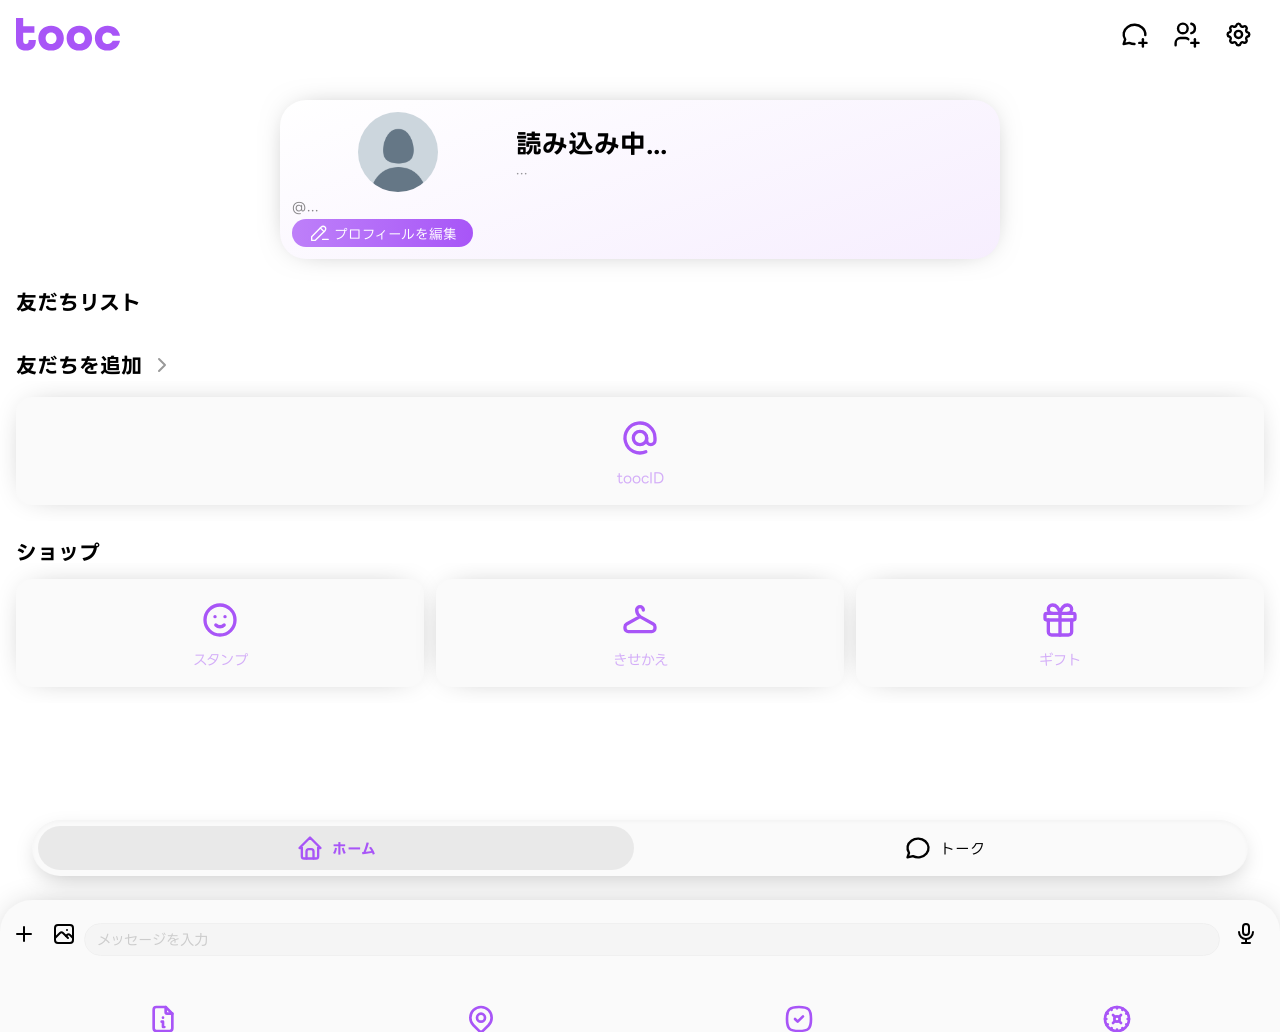
==== index.html @ d5fc02fa "Add files via upload" ====
<!DOCTYPE html>
<html lang="ja">

<head>
    <meta charset="UTF-8">
    <meta name="viewport" content="width=device-width, initial-scale=1.0, maximum-scale=1.0, user-scalable=no">
    <title>tooc</title>
    <link rel="stylesheet" href="style.css?v=1">
</head>

<body>


    <!-- トップページ画面 -->
    <div id="home_page" style="width: 100vw; min-height: 100dvh;">

    <!-- ログイン画面（初期: 非表示。JSで認証判定後に表示） -->
    <div id="login_overlay" style="display: none;">
        <svg viewBox="0 0 306 96" xmlns="http://www.w3.org/2000/svg">
            <path
                d="M29.1897 96C11.8451 96 0 86.5689 0 66.7214V0H21.1519V24.6334H54.1489V43.6364H21.1519V66.7214C21.1519 74.0411 24.5362 76.2933 29.1897 76.2933C33.8431 76.2933 37.2274 74.0411 37.2274 66.7214V64.61H58.3793V66.7214C58.3793 86.5689 46.5342 96 29.1897 96Z" />
            <path
                d="M103.268 96C81.2697 96 65.7582 80.5161 65.7582 59.4018C65.7582 38.2874 81.2697 22.8035 103.268 22.8035C125.266 22.8035 140.777 38.2874 140.777 59.4018C140.777 80.5161 125.266 96 103.268 96ZM103.268 76.2933C112.857 76.2933 119.343 69.3959 119.343 59.4018C119.343 49.4076 112.857 42.5103 103.268 42.5103C93.6788 42.5103 87.1922 49.4076 87.1922 59.4018C87.1922 69.3959 93.6788 76.2933 103.268 76.2933Z" />
            <path
                d="M186.443 96C164.445 96 148.934 80.5161 148.934 59.4018C148.934 38.2874 164.445 22.8035 186.443 22.8035C208.441 22.8035 223.953 38.2874 223.953 59.4018C223.953 80.5161 208.441 96 186.443 96ZM186.443 76.2933C196.032 76.2933 202.519 69.3959 202.519 59.4018C202.519 49.4076 196.032 42.5103 186.443 42.5103C176.854 42.5103 170.368 49.4076 170.368 59.4018C170.368 69.3959 176.854 76.2933 186.443 76.2933Z" />
            <path
                d="M269.619 96C247.621 96 232.109 80.5161 232.109 59.4018C232.109 38.2874 247.621 22.8035 269.619 22.8035C288.937 22.8035 303.039 34.7683 306 51.9413H284.566C282.169 46.1701 276.669 42.5103 269.619 42.5103C260.03 42.5103 253.543 49.4076 253.543 59.4018C253.543 69.3959 260.03 76.2933 269.619 76.2933C276.669 76.2933 282.169 72.6334 284.566 66.8622H306C303.039 84.0352 288.937 96 269.619 96Z" />
        </svg>
        <button id="login_btn">
            <svg xmlns="http://www.w3.org/2000/svg" viewBox="0 0 24 24">
                <path
                    d="M12 2a9.96 9.96 0 0 1 6.29 2.226a1 1 0 0 1 .04 1.52l-1.51 1.362a1 1 0 0 1 -1.265 .06a6 6 0 1 0 2.103 6.836l.001 -.004h-3.66a1 1 0 0 1 -.992 -.883l-.007 -.117v-2a1 1 0 0 1 1 -1h6.945a1 1 0 0 1 .994 .89c.04 .367 .061 .737 .061 1.11c0 5.523 -4.477 10 -10 10s-10 -4.477 -10 -10s4.477 -10 10 -10z" />
            </svg>
            Googleでログイン
        </button>
    </div>

    <!-- メインコンテンツ -->
    <div id="main_app">
        <header class="top_header">
            <div class="logo">
                <svg viewBox="0 0 306 96" xmlns="http://www.w3.org/2000/svg">
                    <path
                        d="M29.1897 96C11.8451 96 0 86.5689 0 66.7214V0H21.1519V24.6334H54.1489V43.6364H21.1519V66.7214C21.1519 74.0411 24.5362 76.2933 29.1897 76.2933C33.8431 76.2933 37.2274 74.0411 37.2274 66.7214V64.61H58.3793V66.7214C58.3793 86.5689 46.5342 96 29.1897 96Z" />
                    <path
                        d="M103.268 96C81.2697 96 65.7582 80.5161 65.7582 59.4018C65.7582 38.2874 81.2697 22.8035 103.268 22.8035C125.266 22.8035 140.777 38.2874 140.777 59.4018C140.777 80.5161 125.266 96 103.268 96ZM103.268 76.2933C112.857 76.2933 119.343 69.3959 119.343 59.4018C119.343 49.4076 112.857 42.5103 103.268 42.5103C93.6788 42.5103 87.1922 49.4076 87.1922 59.4018C87.1922 69.3959 93.6788 76.2933 103.268 76.2933Z" />
                    <path
                        d="M186.443 96C164.445 96 148.934 80.5161 148.934 59.4018C148.934 38.2874 164.445 22.8035 186.443 22.8035C208.441 22.8035 223.953 38.2874 223.953 59.4018C223.953 80.5161 208.441 96 186.443 96ZM186.443 76.2933C196.032 76.2933 202.519 69.3959 202.519 59.4018C202.519 49.4076 196.032 42.5103 186.443 42.5103C176.854 42.5103 170.368 49.4076 170.368 59.4018C170.368 69.3959 176.854 76.2933 186.443 76.2933Z" />
                    <path
                        d="M269.619 96C247.621 96 232.109 80.5161 232.109 59.4018C232.109 38.2874 247.621 22.8035 269.619 22.8035C288.937 22.8035 303.039 34.7683 306 51.9413H284.566C282.169 46.1701 276.669 42.5103 269.619 42.5103C260.03 42.5103 253.543 49.4076 253.543 59.4018C253.543 69.3959 260.03 76.2933 269.619 76.2933C276.669 76.2933 282.169 72.6334 284.566 66.8622H306C303.039 84.0352 288.937 96 269.619 96Z" />
                </svg>
            </div>
            <nav>
                <button class="add-talkroom">
                    <svg xmlns="http://www.w3.org/2000/svg" viewBox="0 0 24 24">
                        <path
                            d="M12.007 19.98a9.869 9.869 0 0 1 -4.307 -.98l-4.7 1l1.3 -3.9c-2.324 -3.437 -1.426 -7.872 2.1 -10.374c3.526 -2.501 8.59 -2.296 11.845 .48c1.992 1.7 2.93 4.04 2.747 6.34" />
                        <path d="M16 19h6" />
                        <path d="M19 16v6" />
                    </svg>
                </button>
                <button class="add-friends" id="btn_open_add_friend">
                    <svg xmlns="http://www.w3.org/2000/svg" viewBox="0 0 24 24">
                        <path d="M5 7a4 4 0 1 0 8 0a4 4 0 0 0 -8 0" />
                        <path d="M3 21v-2a4 4 0 0 1 4 -4h4c.96 0 1.84 .338 2.53 .901" />
                        <path d="M16 3.13a4 4 0 0 1 0 7.75" />
                        <path d="M16 19h6" />
                        <path d="M19 16v6" />
                    </svg>
                </button>
                <button class="settings" id="btn_open_profile_edit">
                    <svg xmlns="http://www.w3.org/2000/svg" viewBox="0 0 24 24">
                        <path
                            d="M10.325 4.317c.426 -1.756 2.924 -1.756 3.35 0a1.724 1.724 0 0 0 2.573 1.066c1.543 -.94 3.31 .826 2.37 2.37a1.724 1.724 0 0 0 1.065 2.572c1.756 .426 1.756 2.924 0 3.35a1.724 1.724 0 0 0 -1.066 2.573c.94 1.543 -.826 3.31 -2.37 2.37a1.724 1.724 0 0 0 -2.572 1.065c-.426 1.756 -2.924 1.756 -3.35 0a1.724 1.724 0 0 0 -2.573 -1.066c-1.543 .94 -3.31 -.826 -2.37 -2.37a1.724 1.724 0 0 0 -1.065 -2.572c-1.756 -.426 -1.756 -2.924 0 -3.35a1.724 1.724 0 0 0 1.066 -2.573c-.94 -1.543 .826 -3.31 2.37 -2.37c1 .608 2.296 .07 2.572 -1.065" />
                        <path d="M9 12a3 3 0 1 0 6 0a3 3 0 0 0 -6 0" />
                    </svg>
                </button>
            </nav>
        </header>

        <!-- ホームタブ -->
        <section class="tab_top active" id="tab_top">

            <div class="top_user">
                <div class="user_flexwrap">
                    <div class="usericon">
                        <img id="my_icon" src="img/default_icon.png" alt="自分">
                    </div>
                    <div class="userinfo">
                        <p class="username" id="my_name">読み込み中...</p>
                        <p class="userbio" id="my_bio">...</p>
                    </div>
                </div>
                <p class="toocid_display" id="btn_open_toocid_edit">@...</p>
                <div class="user_actions_wrap">
                    <button id="btn_open_profile_edit" class="editprofile btn_profile">
                        <svg xmlns="http://www.w3.org/2000/svg" viewBox="0 0 24 24">
                            <path d="M4 20h4l10.5 -10.5a2.828 2.828 0 1 0 -4 -4l-10.5 10.5v4" />
                            <path d="M13.5 6.5l4 4" />
                            <path d="M16 19h6" />
                        </svg>
                        <p>プロフィールを編集</p>
                    </button>
                </div>
            </div>
            <div class="top_friends">
                <header class="topsecs friends_header">
                    <p class="ttl">友だちリスト</p>
                </header>
                <div class="friends_container" id="friends_container">
                    <!-- 友だちリストがここに動的に追加されます -->
                </div>
            </div>
            <div class="top_add-friend">
                <header class="topsecs add-friend_header">
                    <p class="ttl">友だちを追加</p>
                    <div class="more">
                        <svg xmlns="http://www.w3.org/2000/svg" viewBox="0 0 24 24">
                            <path d="M9 6l6 6l-6 6" />
                        </svg>
                    </div>
                </header>
                <div class="container">
                    <div class="boxitem" id="btn_add_by_toocid">
                        <svg xmlns="http://www.w3.org/2000/svg" viewBox="0 0 24 24">
                            <path d="M8 12a4 4 0 1 0 8 0a4 4 0 1 0 -8 0" />
                            <path d="M16 12v1.5a2.5 2.5 0 0 0 5 0v-1.5a9 9 0 1 0 -5.5 8.28" />
                        </svg>
                        <p>toocID</p>
                    </div>
                </div>
            </div>

            <div class="top_shop">
                <header class="topsecs add-shop">
                    <p class="ttl">ショップ</p>
                </header>
                <div class="container">
                    <div class="boxitem">
                        <svg xmlns="http://www.w3.org/2000/svg" viewBox="0 0 24 24">
                            <path d="M3 12a9 9 0 1 0 18 0a9 9 0 1 0 -18 0" />
                            <path d="M9 10l.01 0" />
                            <path d="M15 10l.01 0" />
                            <path d="M9.5 15a3.5 3.5 0 0 0 5 0" />
                        </svg>
                        <p>スタンプ</p>
                    </div>
                    <div class="boxitem">
                        <svg xmlns="http://www.w3.org/2000/svg" viewBox="0 0 24 24">
                            <path
                                d="M14 6a2 2 0 1 0 -4 0c0 1.667 .67 3 2 4h-.008l7.971 4.428a2 2 0 0 1 1.029 1.749v.823a2 2 0 0 1 -2 2h-14a2 2 0 0 1 -2 -2v-.823a2 2 0 0 1 1.029 -1.749l7.971 -4.428" />
                        </svg>
                        <p>きせかえ</p>
                    </div>
                    <div class="boxitem">
                        <svg xmlns="http://www.w3.org/2000/svg" viewBox="0 0 24 24">
                            <path d="M3 9a1 1 0 0 1 1 -1h16a1 1 0 0 1 1 1v2a1 1 0 0 1 -1 1h-16a1 1 0 0 1 -1 -1l0 -2" />
                            <path d="M12 8l0 13" />
                            <path d="M19 12v7a2 2 0 0 1 -2 2h-10a2 2 0 0 1 -2 -2v-7" />
                            <path
                                d="M7.5 8a2.5 2.5 0 0 1 0 -5a4.8 8 0 0 1 4.5 5a4.8 8 0 0 1 4.5 -5a2.5 2.5 0 0 1 0 5" />
                        </svg>
                        <p>ギフト</p>
                    </div>
                </div>
            </div>

        </section>

        <!-- トークタブ -->
        <section class="tab_talk" id="tab_talk">

            <label for="talk_searchbox" class="talk_searchbox">
                <div class="searchbox_vec">
                    <svg xmlns="http://www.w3.org/2000/svg" viewBox="0 0 24 24">
                        <path d="M3 10a7 7 0 1 0 14 0a7 7 0 1 0 -14 0" />
                        <path d="M21 21l-6 -6" />
                    </svg>
                </div>
                <input type="text" id="talk_searchbox" placeholder="toocを検索">
            </label>

            <div class="talk_container" id="talk_container">
                <!-- トーク一覧がここに動的に追加されます -->
            </div>

        </section>


        <aside class="navbar">
            <div class="nav active" id="nav_home">
                <svg xmlns="http://www.w3.org/2000/svg" viewBox="0 0 24 24">
                    <path d="M5 12l-2 0l9 -9l9 9l-2 0" />
                    <path d="M5 12v7a2 2 0 0 0 2 2h10a2 2 0 0 0 2 -2v-7" />
                    <path d="M9 21v-6a2 2 0 0 1 2 -2h2a2 2 0 0 1 2 2v6" />
                </svg>
                <p>ホーム</p>
            </div>
            <div class="nav" id="nav_talk">
                <svg xmlns="http://www.w3.org/2000/svg" viewBox="0 0 24 24">
                    <path
                        d="M3 20l1.3 -3.9c-2.324 -3.437 -1.426 -7.872 2.1 -10.374c3.526 -2.501 8.59 -2.296 11.845 .48c3.255 2.777 3.695 7.266 1.029 10.501c-2.666 3.235 -7.615 4.215 -11.574 2.293l-4.7 1" />
                </svg>
                <p>トーク</p>
            </div>
        </aside>
    </div> <!-- /main_app -->

    <!-- ===== モーダル: プロフィール編集 ===== -->
    <div class="modal_overlay" id="modal_profile" style="display: none;">
        <div class="modal_box">
            <div class="modal_header">
                <div class="modal_header_top">
                    <p class="modal_title">設定</p>
                    <button class="modal_close" id="modal_profile_close"><svg xmlns="http://www.w3.org/2000/svg"
                            viewBox="0 0 24 24">
                            <path
                                d="M6.707 5.293l5.293 5.292l5.293 -5.292a1 1 0 0 1 1.414 1.414l-5.292 5.293l5.292 5.293a1 1 0 0 1 -1.414 1.414l-5.293 -5.292l-5.293 5.292a1 1 0 1 1 -1.414 -1.414l5.292 -5.293l-5.292 -5.293a1 1 0 0 1 1.414 -1.414" />
                        </svg></button>
                </div>
                <div class="modal_tabs">
                    <button id="tab_btn_toocid">toocID</button>
                    <button id="tab_btn_profile">プロフィール</button>
                </div>
            </div>
            <div class="modal_body" id="modal_body_swipe_area">
                <div class="modal_body_scroll">
                    <!-- toocIDタブ (左) -->
                    <div class="modal_tab_panel" id="tab_content_toocid">
                        <div class="profile_edit_field">
                            <label>新しいtoocID</label>
                            <div class="toocid_row">
                                <input type="text" id="edit_toocid_input" placeholder="半角英数字と _ . -">
                                <button id="btn_set_toocid" disabled style="background: #ccc;">設定</button>
                            </div>
                            <p id="toocid_validation_msg" style="font-size: 0.8rem; color: #999; margin-top: 6px;">
                                3〜20文字で入力してください</p>
                            <p class="toocid_current" id="current_toocid" style="margin-top: 16px;">未設定</p>
                        </div>
                    </div>

                    <!-- プロフィールタブ (右) -->
                    <div class="modal_tab_panel" id="tab_content_profile">
                        <p id="profile_error_msg"
                            style="color: #ef4444; font-size: 0.8rem; margin-bottom: 12px; display: none; text-align: center;">
                        </p>
                        <div class="profile_edit_icon">
                            <img id="edit_icon_preview" src="" alt="" style="cursor:pointer;">
                            <label for="edit_icon_input" class="edit_icon_label">変更</label>
                            <input type="file" id="edit_icon_input" accept="image/*" style="display:none;">
                        </div>
                        <div class="profile_edit_field">
                            <label>名前</label>
                            <input type="text" id="edit_name_input" placeholder="名前を入力">
                        </div>
                        <div class="profile_edit_field">
                            <label>Bio</label>
                            <input type="text" id="edit_bio_input" placeholder="Bioを入力">
                        </div>
                        <button class="modal_save_btn" id="btn_save_profile">保存</button>
                        <button class="modal_logout_btn" id="logout_btn">ログアウト</button>
                    </div>
                </div>
            </div>
        </div>
    </div>

    <!-- ===== モーダル: toocIDで友だち追加 ===== -->
    <div class="modal_overlay" id="modal_add_friend" style="display: none;">
        <div class="modal_box">
            <div class="modal_header">
                <div class="modal_header_top">
                    <p class="modal_title">友だちを追加</p>
                    <button class="modal_close" id="modal_add_friend_close"><svg xmlns="http://www.w3.org/2000/svg"
                            viewBox="0 0 24 24">
                            <path
                                d="M6.707 5.293l5.293 5.292l5.293 -5.292a1 1 0 0 1 1.414 1.414l-5.292 5.293l5.292 5.293a1 1 0 0 1 -1.414 1.414l-5.293 -5.292l-5.293 5.292a1 1 0 1 1 -1.414 -1.414l5.292 -5.293l-5.292 -5.293a1 1 0 0 1 1.414 -1.414" />
                        </svg></button>
                </div>
            </div>
            <div class="modal_body">
                <div class="profile_edit_field">
                    <label>toocIDで検索</label>
                    <div class="toocid_row">
                        <input type="text" id="search_toocid_input" placeholder="相手のtoocIDを入力">
                        <button id="btn_search_toocid">検索</button>
                    </div>
                </div>
                <div id="search_result" class="search_result">
                    <!-- 検索結果がここに表示されます -->
                </div>
            </div>
        </div>
    </div>

    <!-- 動的に生成するためのテンプレート（非表示） -->
    <template id="template_friend">
        <div class="friends_friend">
            <img src="" alt="" class="friend_icon_img">
            <div class="friend_info">
                <p class="friend_name"></p>
                <p class="friend_bio">ステータスメッセージ</p>
            </div>
        </div>
    </template>

    <template id="template_talkroom">
        <div class="talk_talkroom">
            <div class="talkroom_icon">
                <img class="room_icon_img" src="" alt="">
            </div>
            <div class="talkroom_info">
                <p class="talkroom_infoname"></p>
                <p class="talkroom_infomessage"></p>
            </div>
            <div class="talkroom_noti">
                <p class="talkroom_notitime"></p>
                <p class="talkroom_noticount" style="display: none;"></p>
            </div>
        </div>
    </template>

    </div><!-- /home_page -->

    <!-- トークルーム画面（初期: 右に隠れる） -->
    <div id="talkroom_page" class="page_overlay" style="position: fixed; inset: 0; background: #fff; z-index: 1000; overflow-x: hidden; overflow-y: auto; transform: translateX(100%); transition: transform 0.3s cubic-bezier(0.33, 1, 0.68, 1); display: none; overscroll-behavior: contain;">
        <main id="chat_main">
            <!-- メッセージがここに動的に追加されます -->
        </main>
        <div class="wip_container" id="wip_container">
            <div class="wip_box">
                <p class="headline">WIP</p>
                <p class="desc">この機能は今後実装予定です</p>
            </div>
        </div>
    </div>

    <header class="talkroom_header">
        <div class="header_backlist header_vec" id="header_back_btn" style="cursor: pointer;">
            <svg xmlns="http://www.w3.org/2000/svg" viewBox="0 0 24 24"><path d="M15 6l-6 6l6 6" /></svg>
        </div>
        <div class="header_username" id="header_username">...</div>
        <div class="header_search header_vec wip">
            <svg xmlns="http://www.w3.org/2000/svg" viewBox="0 0 24 24"><path d="M3 10a7 7 0 1 0 14 0a7 7 0 1 0 -14 0" /><path d="M21 21l-6 -6" /></svg>
        </div>
        <div class="header_calling header_vec wip">
            <svg xmlns="http://www.w3.org/2000/svg" viewBox="0 0 24 24"><path d="M5 4h4l2 5l-2.5 1.5a11 11 0 0 0 5 5l1.5 -2.5l5 2v4a2 2 0 0 1 -2 2a16 16 0 0 1 -15 -15a2 2 0 0 1 2 -2" /></svg>
        </div>
        <div class="header_more header_vec wip">
            <svg xmlns="http://www.w3.org/2000/svg" viewBox="0 0 24 24"><path d="M4 6l16 0" /><path d="M4 12l16 0" /><path d="M4 18l16 0" /></svg>
        </div>
    </header>

    <section class="inputarea">
        <div class="area_more area_vec wip">
            <svg xmlns="http://www.w3.org/2000/svg" viewBox="0 0 24 24"><path d="M12 5l0 14" /><path d="M5 12l14 0" /></svg>
        </div>
        <label for="area_add-image" class="area_add-image area_vec">
            <svg xmlns="http://www.w3.org/2000/svg" viewBox="0 0 24 24"><path d="M15 8h.01" /><path d="M3 6a3 3 0 0 1 3 -3h12a3 3 0 0 1 3 3v12a3 3 0 0 1 -3 3h-12a3 3 0 0 1 -3 -3v-12" /><path d="M3 16l5 -5c.928 -.893 2.072 -.893 3 0l5 5" /><path d="M14 14l1 -1c.928 -.893 2.072 -.893 3 0l3 3" /></svg>
            <input type="file" id="area_add-image" accept="image/*" style="display: none;">
        </label>
        <label for="area_input" class="area_input">
            <textarea id="area_input" rows="1" placeholder="メッセージを入力"></textarea>
        </label>
        <div id="area_action_btn" class="area_voicemessage area_vec wip">
            <div class="icon_wrapper mic_icon">
                <svg xmlns="http://www.w3.org/2000/svg" viewBox="0 0 24 24"><path d="M9 5a3 3 0 0 1 3 -3a3 3 0 0 1 3 3v5a3 3 0 0 1 -3 3a3 3 0 0 1 -3 -3l0 -5" /><path d="M5 10a7 7 0 0 0 14 0" /><path d="M8 21l8 0" /><path d="M12 17l0 4" stroke-linecap="square" stroke-linejoin="square"/></svg>
            </div>
            <div class="icon_wrapper send_icon">
                <svg xmlns="http://www.w3.org/2000/svg" viewBox="0 0 24 24"><path d="M10 14l11 -11" /><path d="M21 3l-6.5 18a.55 .55 0 0 1 -1 0l-3.5 -7l-7 -3.5a.55 .55 0 0 1 0 -1l18 -6.5" /></svg>
            </div>
        </div>

        <div class="area_morecontainer">
            <label for="more_files" class="more_item">
                <svg xmlns="http://www.w3.org/2000/svg" viewBox="0 0 24 24"><path d="M14 3v4a1 1 0 0 0 1 1h4" /><path d="M17 21h-10a2 2 0 0 1 -2 -2v-14a2 2 0 0 1 2 -2h7l5 5v11a2 2 0 0 1 -2 2" /><path d="M11 14h1v4h1" /><path d="M12 11h.01" /></svg>
                <p>ファイル</p>
                <input type="file" id="more_files" style="display: none;">
            </label>
            <div class="more_item">
                <svg xmlns="http://www.w3.org/2000/svg" viewBox="0 0 24 24" fill="none"><path d="M9 11a3 3 0 1 0 6 0a3 3 0 0 0 -6 0" /><path d="M17.657 16.657l-4.243 4.243a2 2 0 0 1 -2.827 0l-4.244 -4.243a8 8 0 1 1 11.314 0" /></svg>
                <p>場所</p>
            </div>
            <div class="more_item">
                <svg xmlns="http://www.w3.org/2000/svg" viewBox="0 0 24 24"><path d="M9 12l2 2l4 -4" /><path d="M12 3c7.2 0 9 1.8 9 9c0 7.2 -1.8 9 -9 9c-7.2 0 -9 -1.8 -9 -9c0 -7.2 1.8 -9 9 -9" /></svg>
                <p>投票</p>
            </div>
            <div class="more_item">
                <svg xmlns="http://www.w3.org/2000/svg" viewBox="0 0 24 24" fill="none"><path d="M10.586 10.586l-1.586 -1.586" /><path d="M13.414 10.586l1.586 -1.586" /><path d="M13.414 13.414l1.586 1.586" /><path d="M10.586 13.414l-1.586 1.586" /><path d="M14 12a2 2 0 1 1 -4 0a2 2 0 0 1 4 0" /><path d="M16.5 4.206l-.5 .866" /><path d="M7.5 19.794l.5 -.866" /><path d="M19.794 7.5l-.866 .5" /><path d="M4.206 16.5l.866 -.5" /><path d="M7.5 4.206l.5 .866" /><path d="M16.5 19.794l-.5 -.866" /><path d="M4.206 7.5l.866 .5" /><path d="M19.794 16.5l-.866 -.5" /><path d="M12 3v1" /><path d="M12 21v-1" /><path d="M21 12h-1" /><path d="M3 12h1" /><path d="M12 21a9 9 0 1 1 0 -18a9 9 0 0 1 0 18" /></svg>
                <p>ルーレット</p>
            </div>
        </div>
    </section>

    <script type="module" src="js/main.js"></script>
    <script type="module" src="js/room.js"></script>
</body>

</html>
---- style.css ----
@charset "UTF-8";
@import url("https://fonts.googleapis.com/css2?family=LINE+Seed+JP:wght@100;400;700;800&display=swap");
* {
  margin: 0;
  padding: 0;
  text-decoration: none;
  overflow: hidden;
  border-radius: 0;
  -webkit-user-select: none;
     -moz-user-select: none;
          user-select: none;
  color: #fff;
  font-family: "LINE Seed JP", sans-serif;
}

html {
  scroll-behavior: smooth;
  overflow-y: auto;
}

body {
  display: block;
  width: 100vw;
  min-height: 100lvh;
  background-color: #fff;
  padding-top: 68px;
}
body::-webkit-scrollbar {
  width: 10px;
}
body::-webkit-scrollbar-thumb {
  background-color: #444;
  border-radius: 10px;
  border: 2px solid transparent;
  background-clip: content-box;
}
body::-webkit-scrollbar-thumb:hover {
  background-color: #222;
}
body::-webkit-scrollbar-track {
  background-color: #fff;
}

#login_overlay {
  position: fixed;
  top: 0;
  left: 0;
  display: flex;
  flex-direction: column;
  align-items: center;
  justify-content: center;
  width: 100%;
  height: 100%;
  background-color: #fff;
  z-index: 99;
}
#login_overlay svg {
  fill: #A855F7;
  width: 172px;
  margin-bottom: 48px;
}
#login_overlay #login_btn {
  display: flex;
  align-items: center;
  justify-content: center;
  gap: 12px;
  width: min(280px, 100% - 2rem);
  height: 48px;
  margin-inline: auto;
  border: none;
  border-radius: 24px;
  background-color: #A855F7;
  font-family: "LINE Seed JP", sans-serif;
  font-weight: 700;
  color: #fff;
  font-size: 1rem;
  cursor: pointer;
}
#login_overlay #login_btn svg {
  display: block;
  width: 28px;
  fill: #fff;
  margin-bottom: 0;
}

header.top_header {
  position: fixed;
  top: 0;
  left: 0;
  display: flex;
  align-items: center;
  justify-content: space-between;
  padding-inline: 16px;
  width: 100vw;
  height: 68px;
  box-sizing: border-box;
  z-index: 99;
}
header.top_header .logo {
  display: grid;
  place-items: center;
  height: 100%;
  overflow: visible;
}
header.top_header .logo svg {
  display: block;
  height: 48%;
  fill: #A855F7;
  overflow: visible;
}
header.top_header nav {
  display: flex;
  align-items: center;
  justify-content: end;
  height: 100%;
}
header.top_header nav button {
  display: grid;
  place-items: center;
  height: 76%;
  aspect-ratio: 1;
  border-radius: 50%;
  background-color: transparent;
  border: none;
  transition: background-color 0.15s ease;
  cursor: pointer;
}
header.top_header nav button svg {
  height: 56%;
  fill: none;
  stroke: #000;
  stroke-width: 2;
  stroke-linecap: round;
  stroke-linejoin: round;
  transition: scale 0.1s ease;
  will-change: scale;
}
header.top_header nav button:active {
  background-color: rgba(0, 0, 0, 0.1333333333);
}
header.top_header nav button:active svg {
  scale: 0.92;
}

section.tab_top {
  display: none;
}
section.tab_top.active {
  display: block;
}
section.tab_top {
  width: 100vw;
  min-height: 100lvh;
  overflow: auto;
  padding-bottom: 64px;
}
section.tab_top .top_user {
  position: relative;
  display: block;
  width: min(100vw - 2rem, 720px);
  margin-inline: auto;
  background-color: #f5f5f5;
  background-image: linear-gradient(-20deg, color-mix(in srgb, #A855F7, #fff 90%), #fff);
  box-shadow: 0 0 2rem -1rem rgba(0, 0, 0, 0.5333333333);
  margin-top: 32px;
  padding-block: 12px;
  border-radius: 26px;
  box-sizing: border-box;
}
section.tab_top .top_user .user_flexwrap {
  position: relative;
  display: flex;
  align-items: center;
  max-height: 128px;
  z-index: 1;
}
section.tab_top .top_user .user_flexwrap .usericon {
  display: grid;
  place-items: center;
  flex: 1;
  flex-shrink: 0;
}
section.tab_top .top_user .user_flexwrap .usericon img {
  width: 80px;
  aspect-ratio: 1;
  -o-object-fit: cover;
     object-fit: cover;
  border-radius: 50%;
  pointer-events: none;
}
section.tab_top .top_user .user_flexwrap .userinfo {
  display: flex;
  justify-content: center;
  flex-direction: column;
  flex: 2;
  gap: 4px;
  padding-right: 12px;
  box-sizing: border-box;
}
section.tab_top .top_user .user_flexwrap .userinfo p.username {
  display: block;
  font-family: "LINE Seed JP", sans-serif;
  font-weight: 700;
  color: #000;
  font-size: 1.6rem;
  overflow: hidden;
  white-space: nowrap;
  text-overflow: ellipsis;
}
section.tab_top .top_user .user_flexwrap .userinfo p.userbio {
  display: -webkit-box;
  -webkit-line-clamp: 2;
  line-clamp: 2;
  -webkit-box-orient: vertical;
  overflow: hidden;
  font-family: "LINE Seed JP", sans-serif;
  font-weight: 400;
  color: rgba(0, 0, 0, 0.4);
  font-size: 0.85rem;
}
section.tab_top .top_user .toocid_display {
  display: block;
  font-family: "LINE Seed JP", sans-serif;
  font-weight: 400;
  color: rgba(0, 0, 0, 0.4666666667);
  font-size: 0.85rem;
  margin-left: 12px;
  margin-top: 4px;
  cursor: pointer;
  white-space: nowrap;
  overflow: hidden;
  text-overflow: ellipsis;
  max-width: calc(100% - 24px);
  padding: 2px 0;
}
section.tab_top .top_user .user_actions_wrap {
  display: flex;
  justify-content: flex-start;
  gap: 8px;
  margin-left: 12px;
  margin-top: 4px;
  position: relative;
  z-index: 1;
}
section.tab_top .top_user .user_actions_wrap .editprofile {
  position: relative;
  display: flex;
  align-items: center;
  justify-content: center;
  gap: 4px;
  height: 28px;
  background-image: linear-gradient(to right, color-mix(in srgb, #A855F7, #fff 25%), #A855F7);
  border: none;
  border-radius: 14px;
  box-sizing: border-box;
  cursor: pointer;
  transition: scale 0.1s ease;
  will-change: scale;
  margin: 0;
  width: auto;
  padding: 0 16px;
}
section.tab_top .top_user .user_actions_wrap .editprofile svg {
  fill: none;
  stroke: #fff;
  stroke-width: 1.5;
  stroke-linecap: round;
  stroke-linejoin: round;
  width: 22px;
}
section.tab_top .top_user .user_actions_wrap .editprofile p {
  display: block;
  font-family: "LINE Seed JP", sans-serif;
  font-weight: 400;
  color: #fff;
  font-size: 0.85rem;
  white-space: nowrap;
}
section.tab_top .top_user .user_actions_wrap .editprofile:active {
  scale: 0.96;
}
section.tab_top .top_friends {
  display: block;
  width: 100vw;
  margin-top: 32px;
  width: 100%;
  margin-inline: auto;
}
section.tab_top .top_friends header.topsecs {
  display: flex;
  align-items: center;
  justify-content: space-between;
  width: 100%;
  margin-inline: 1rem;
}
section.tab_top .top_friends header.topsecs p.ttl {
  display: block;
  font-family: "LINE Seed JP", sans-serif;
  font-weight: 700;
  color: #000;
  font-size: 1.3rem;
}
section.tab_top .top_friends header.topsecs .more {
  display: grid;
  place-items: center;
  width: 32px;
  aspect-ratio: 1;
  border-radius: 50%;
}
section.tab_top .top_friends header.topsecs .more svg {
  display: block;
  fill: none;
  stroke: #000;
  stroke-width: 2;
  stroke-linecap: round;
  stroke-linejoin: round;
  width: 24px;
}
section.tab_top .top_friends .friends_container {
  display: block;
  width: 100vw;
  margin-top: 4px;
}
section.tab_top .top_friends .friends_container .friends_friend,
section.tab_top .top_friends .friends_container .friends_group {
  display: flex;
  align-items: center;
  justify-content: start;
  width: 100%;
  height: 72px;
  padding-inline: 1rem;
  box-sizing: border-box;
}
section.tab_top .top_friends .friends_container .friends_friend img.friend_icon_img,
section.tab_top .top_friends .friends_container .friends_group img.friend_icon_img {
  width: 64px;
  aspect-ratio: 1;
  -o-object-fit: cover;
     object-fit: cover;
  border-radius: 50%;
  margin-right: 12px;
}
section.tab_top .top_friends .friends_container .friends_friend .friend_icons,
section.tab_top .top_friends .friends_container .friends_friend .group_icons,
section.tab_top .top_friends .friends_container .friends_group .friend_icons,
section.tab_top .top_friends .friends_container .friends_group .group_icons {
  display: flex;
  align-items: center;
  width: 120px;
  height: 100%;
  flex-shrink: 0;
}
section.tab_top .top_friends .friends_container .friends_friend .friend_icons img,
section.tab_top .top_friends .friends_container .friends_friend .group_icons img,
section.tab_top .top_friends .friends_container .friends_group .friend_icons img,
section.tab_top .top_friends .friends_container .friends_group .group_icons img {
  width: 44px;
  aspect-ratio: 1;
  -o-object-fit: cover;
     object-fit: cover;
  border-radius: 50%;
  flex-shrink: 0;
  border: 2px solid #fff;
  pointer-events: none;
}
section.tab_top .top_friends .friends_container .friends_friend .friend_icons img:not(:first-child),
section.tab_top .top_friends .friends_container .friends_friend .group_icons img:not(:first-child),
section.tab_top .top_friends .friends_container .friends_group .friend_icons img:not(:first-child),
section.tab_top .top_friends .friends_container .friends_group .group_icons img:not(:first-child) {
  margin-left: -32px;
}
section.tab_top .top_friends .friends_container .friends_friend .friend_info,
section.tab_top .top_friends .friends_container .friends_friend .group_info,
section.tab_top .top_friends .friends_container .friends_group .friend_info,
section.tab_top .top_friends .friends_container .friends_group .group_info {
  display: flex;
  flex-direction: column;
  gap: 4px;
  width: calc(100% - 152px);
}
section.tab_top .top_friends .friends_container .friends_friend .friend_info p.ttl,
section.tab_top .top_friends .friends_container .friends_friend .friend_info p.friend_name,
section.tab_top .top_friends .friends_container .friends_friend .group_info p.ttl,
section.tab_top .top_friends .friends_container .friends_friend .group_info p.friend_name,
section.tab_top .top_friends .friends_container .friends_group .friend_info p.ttl,
section.tab_top .top_friends .friends_container .friends_group .friend_info p.friend_name,
section.tab_top .top_friends .friends_container .friends_group .group_info p.ttl,
section.tab_top .top_friends .friends_container .friends_group .group_info p.friend_name {
  display: block;
  font-family: "LINE Seed JP", sans-serif;
  font-weight: 700;
  color: #000;
  font-size: 1rem;
  overflow: hidden;
  white-space: nowrap;
  text-overflow: ellipsis;
}
section.tab_top .top_friends .friends_container .friends_friend .friend_info p.ttl span,
section.tab_top .top_friends .friends_container .friends_friend .friend_info p.friend_name span,
section.tab_top .top_friends .friends_container .friends_friend .group_info p.ttl span,
section.tab_top .top_friends .friends_container .friends_friend .group_info p.friend_name span,
section.tab_top .top_friends .friends_container .friends_group .friend_info p.ttl span,
section.tab_top .top_friends .friends_container .friends_group .friend_info p.friend_name span,
section.tab_top .top_friends .friends_container .friends_group .group_info p.ttl span,
section.tab_top .top_friends .friends_container .friends_group .group_info p.friend_name span {
  color: rgba(168, 85, 247, 0.6666666667);
  font-size: 0.9rem;
}
section.tab_top .top_friends .friends_container .friends_friend .friend_info p.ex,
section.tab_top .top_friends .friends_container .friends_friend .friend_info p.friend_bio,
section.tab_top .top_friends .friends_container .friends_friend .group_info p.ex,
section.tab_top .top_friends .friends_container .friends_friend .group_info p.friend_bio,
section.tab_top .top_friends .friends_container .friends_group .friend_info p.ex,
section.tab_top .top_friends .friends_container .friends_group .friend_info p.friend_bio,
section.tab_top .top_friends .friends_container .friends_group .group_info p.ex,
section.tab_top .top_friends .friends_container .friends_group .group_info p.friend_bio {
  display: block;
  width: 100%;
  text-overflow: ellipsis;
  white-space: nowrap;
  font-family: "LINE Seed JP", sans-serif;
  font-weight: 400;
  color: rgba(0, 0, 0, 0.4);
  font-size: 0.8rem;
}
section.tab_top .top_friends .friends_container .friends_friend .friend_more,
section.tab_top .top_friends .friends_container .friends_friend .group_more,
section.tab_top .top_friends .friends_container .friends_group .friend_more,
section.tab_top .top_friends .friends_container .friends_group .group_more {
  display: grid;
  place-items: center;
  width: 32px;
  aspect-ratio: 1;
  border-radius: 50%;
}
section.tab_top .top_friends .friends_container .friends_friend .friend_more svg,
section.tab_top .top_friends .friends_container .friends_friend .group_more svg,
section.tab_top .top_friends .friends_container .friends_group .friend_more svg,
section.tab_top .top_friends .friends_container .friends_group .group_more svg {
  display: block;
  fill: none;
  stroke: #000;
  stroke-width: 2;
  stroke-linecap: round;
  stroke-linejoin: round;
  width: 24px;
}
section.tab_top .top_add-friend {
  display: block;
  width: 100vw;
  margin-top: 32px;
  width: 100%;
  margin-inline: auto;
}
section.tab_top .top_add-friend header.topsecs {
  display: flex;
  align-items: center;
  gap: 4px;
  width: calc(100% - 2rem);
  margin-inline: 1rem;
  box-sizing: border-box;
}
section.tab_top .top_add-friend header.topsecs p.ttl {
  display: block;
  font-family: "LINE Seed JP", sans-serif;
  font-weight: 700;
  color: #000;
  font-size: 1.3rem;
}
section.tab_top .top_add-friend header.topsecs .more {
  display: grid;
  place-items: center;
  width: 32px;
  aspect-ratio: 1;
  border-radius: 50%;
}
section.tab_top .top_add-friend header.topsecs .more svg {
  display: block;
  fill: none;
  stroke: rgba(0, 0, 0, 0.4);
  stroke-width: 2;
  stroke-linecap: round;
  stroke-linejoin: round;
  width: 24px;
}
section.tab_top .top_add-friend .container {
  display: flex;
  align-items: center;
  justify-content: space-around;
  width: 100vw;
  padding: 1rem;
  gap: 12px;
  box-sizing: border-box;
}
section.tab_top .top_add-friend .container .boxitem {
  display: flex;
  align-items: center;
  justify-content: center;
  flex-direction: column;
  height: 108px;
  flex: 1;
  gap: 12px;
  box-shadow: 0 0 2rem -1rem rgba(0, 0, 0, 0.4666666667);
  background-color: #fafafa;
  box-sizing: border-box;
  border-radius: 16px;
  cursor: pointer;
  transition: scale 0.1s ease;
  will-change: scale;
}
section.tab_top .top_add-friend .container .boxitem svg {
  width: 40px;
  fill: none;
  stroke: #A855F7;
  stroke-width: 2;
  stroke-linecap: round;
  stroke-linejoin: round;
}
section.tab_top .top_add-friend .container .boxitem p {
  display: block;
  font-family: "LINE Seed JP", sans-serif;
  font-weight: 400;
  color: rgba(168, 85, 247, 0.4666666667);
  font-size: 0.9rem;
}
section.tab_top .top_add-friend .container .boxitem:active {
  scale: 0.96;
}
section.tab_top .top_shop {
  display: block;
  width: 100vw;
  margin-top: 20px;
  width: 100%;
  margin-inline: auto;
}
section.tab_top .top_shop header.topsecs {
  display: flex;
  align-items: center;
  gap: 4px;
  width: calc(100% - 2rem);
  margin-inline: 1rem;
  box-sizing: border-box;
}
section.tab_top .top_shop header.topsecs p.ttl {
  display: block;
  font-family: "LINE Seed JP", sans-serif;
  font-weight: 700;
  color: #000;
  font-size: 1.3rem;
}
section.tab_top .top_shop header.topsecs .more {
  display: grid;
  place-items: center;
  width: 32px;
  aspect-ratio: 1;
  border-radius: 50%;
}
section.tab_top .top_shop header.topsecs .more svg {
  display: block;
  fill: none;
  stroke: rgba(0, 0, 0, 0.4);
  stroke-width: 2;
  stroke-linecap: round;
  stroke-linejoin: round;
  width: 24px;
}
section.tab_top .top_shop .container {
  display: flex;
  align-items: center;
  gap: 12px;
  width: calc(100% - 2rem);
  margin-inline: auto;
  overflow-x: auto;
  padding: 1rem;
}
section.tab_top .top_shop .container .boxitem {
  display: flex;
  align-items: center;
  justify-content: center;
  flex-direction: column;
  gap: 12px;
  flex: 1;
  height: 108px;
  box-shadow: 0 0 2rem -1rem rgba(0, 0, 0, 0.4666666667);
  background-color: #fafafa;
  box-sizing: border-box;
  border-radius: 16px;
  cursor: pointer;
  transition: scale 0.1s ease;
  will-change: scale;
}
section.tab_top .top_shop .container .boxitem svg {
  width: 40px;
  fill: none;
  stroke: #A855F7;
  stroke-width: 2;
  stroke-linecap: round;
  stroke-linejoin: round;
}
section.tab_top .top_shop .container .boxitem p {
  display: block;
  font-family: "LINE Seed JP", sans-serif;
  font-weight: 400;
  color: rgba(168, 85, 247, 0.4666666667);
  font-size: 0.9rem;
}
section.tab_top .top_shop .container .boxitem:active {
  scale: 0.96;
}

section.tab_talk {
  display: none;
}
section.tab_talk.active {
  display: block;
}
section.tab_talk {
  width: 100vw;
  min-height: 100lvh;
  overflow: auto;
  padding-bottom: 64px;
}
section.tab_talk label {
  display: flex;
  align-items: center;
  width: min(100% - 2rem, 720px);
  height: 44px;
  margin-inline: auto;
  border: 1px solid #e0e0e0;
  background-color: #fafafa;
  box-sizing: border-box;
  border-radius: 22px;
}
section.tab_talk label .searchbox_vec {
  display: grid;
  place-items: center;
  aspect-ratio: 1;
  height: 100%;
}
section.tab_talk label .searchbox_vec svg {
  height: 48%;
  fill: none;
  stroke: #777;
  stroke-width: 2;
  stroke-linecap: round;
  stroke-linejoin: round;
}
section.tab_talk label input {
  display: block;
  width: calc(100% - 56px);
  height: 100%;
  padding-right: 12px;
  box-sizing: border-box;
  border: none;
  outline: none;
  background-color: transparent;
  color: #000;
  font-family: "LINE Seed JP", sans-serif;
  font-weight: 400;
  font-size: 1rem;
}
section.tab_talk label input::-moz-placeholder {
  color: #bbb;
}
section.tab_talk label input::placeholder {
  color: #bbb;
}
section.tab_talk .talk_container {
  display: flex;
  flex-direction: column;
  width: 100vw;
  margin-top: 16px;
}
section.tab_talk .talk_container .talk_talkroom {
  display: flex;
  align-items: center;
  width: 100vw;
  height: 80px;
  padding: 0.5rem 1rem;
  box-sizing: border-box;
  margin-inline: auto;
}
section.tab_talk .talk_container .talk_talkroom .talkroom_icon {
  display: grid;
  place-items: center;
  width: 56px;
  height: 100%;
  border-radius: 50%;
  flex-shrink: 0;
  margin-right: 12px;
}
section.tab_talk .talk_container .talk_talkroom .talkroom_icon img {
  display: block;
  width: 56px;
  aspect-ratio: 1;
  -o-object-fit: cover;
     object-fit: cover;
  border-radius: 50%;
}
section.tab_talk .talk_container .talk_talkroom .talkroom_info {
  display: flex;
  flex-direction: column;
  flex-shrink: 0;
  gap: 4px;
  width: calc(100% - 116px);
}
section.tab_talk .talk_container .talk_talkroom .talkroom_info p.talkroom_infoname {
  display: block;
  font-family: "LINE Seed JP", sans-serif;
  font-weight: 700;
  color: #000;
  font-size: 1.1rem;
  overflow: hidden;
  white-space: nowrap;
  text-overflow: ellipsis;
}
section.tab_talk .talk_container .talk_talkroom .talkroom_info p.talkroom_infomessage {
  display: -webkit-box;
  font-family: "LINE Seed JP", sans-serif;
  font-weight: 400;
  color: rgba(0, 0, 0, 0.4666666667);
  font-size: 0.8rem;
  -webkit-line-clamp: 2;
  line-clamp: 2;
  -webkit-box-orient: vertical;
  overflow: hidden;
}
section.tab_talk .talk_container .talk_talkroom .talkroom_noti {
  position: relative;
  display: flex;
  align-items: center;
  justify-content: end;
  gap: 8px;
  width: 48px;
  height: 100%;
  padding-left: 12px;
  box-sizing: border-box;
}
section.tab_talk .talk_container .talk_talkroom .talkroom_noti .talkroom_notitime {
  position: absolute;
  right: 0;
  top: 0;
  display: block;
  font-size: 0.75rem;
  font-family: "LINE Seed JP", sans-serif;
  font-weight: 400;
  color: rgba(0, 0, 0, 0.4666666667);
  text-align: right;
}
section.tab_talk .talk_container .talk_talkroom .talkroom_noti .talkroom_noticount {
  display: grid;
  place-items: center;
  width: 24px;
  height: 24px;
  background-color: #A855F7;
  font-size: 0.85rem;
  font-family: "LINE Seed JP", sans-serif;
  font-weight: 400;
  color: #fff;
  border-radius: 50%;
}

aside.navbar {
  position: fixed;
  left: 0;
  right: 0;
  bottom: 24px;
  display: flex;
  align-items: center;
  width: calc(100% - 4rem);
  height: 56px;
  margin-inline: auto;
  box-shadow: inset 0 2px 4px rgba(0, 0, 0, 0.0274509804), 0 8px 24px -8px rgba(0, 0, 0, 0.2666666667);
  background-color: #fafafa;
  border-radius: 28px;
  z-index: 900;
}
aside.navbar .nav {
  display: flex;
  align-items: center;
  justify-content: center;
  gap: 8px;
  flex: 1;
  height: 100%;
  cursor: pointer;
  z-index: 1;
  transition: color 0.2s, stroke 0.2s;
}
aside.navbar .nav svg {
  width: 28px;
  fill: none;
  stroke: #000;
  stroke-width: 2;
  stroke-linecap: round;
  stroke-linejoin: round;
  transition: stroke 0.2s;
}
aside.navbar .nav p {
  display: block;
  font-family: "LINE Seed JP", sans-serif;
  font-weight: 400;
  color: #000;
  font-size: 0.92rem;
  transition: color 0.2s;
}
aside.navbar .nav.active svg {
  stroke: #A855F7;
}
aside.navbar .nav.active p {
  color: #A855F7;
  font-weight: 700;
}
aside.navbar::after {
  content: "";
  position: absolute;
  inset: 0;
  margin: auto;
  width: calc(50% - 12px);
  height: 44px;
  background-color: rgba(0, 0, 0, 0.0666666667);
  border-radius: 22px;
  translate: calc(-50% - 6px);
  transition: translate 0.3s cubic-bezier(0.4, 0, 0.2, 1);
  pointer-events: none;
}
aside.navbar.nav-talk::after {
  translate: calc(50% + 6px);
}

/* ===== モーダル ===== */
.modal_overlay {
  position: fixed;
  inset: 0;
  background-color: rgba(0, 0, 0, 0.45);
  z-index: 1000;
  display: flex;
  align-items: flex-end;
  justify-content: center;
  animation: modalFadeIn 0.2s ease;
}

@keyframes modalFadeIn {
  from {
    opacity: 0;
  }
  to {
    opacity: 1;
  }
}
.modal_box {
  width: 100%;
  max-width: 480px;
  max-height: 85vh;
  background-color: #fff;
  border-radius: 24px 24px 0 0;
  overflow-y: hidden;
  animation: modalSlideUp 0.3s cubic-bezier(0.4, 0, 0.2, 1);
  display: flex;
  flex-direction: column;
}

@keyframes modalSlideUp {
  from {
    transform: translateY(100%);
  }
  to {
    transform: translateY(0);
  }
}
.modal_header {
  display: flex;
  flex-direction: column;
  align-items: stretch;
  gap: 12px;
  padding: 20px 20px 0;
}

.modal_header_top {
  display: flex;
  align-items: center;
  justify-content: space-between;
}

.modal_title {
  font-family: "LINE Seed JP", sans-serif;
  font-weight: 700;
  color: #000;
  font-size: 1.2rem;
}

.modal_close {
  width: 36px;
  height: 36px;
  border: none;
  background: #f0f0f0;
  border-radius: 50%;
  font-size: 1rem;
  color: #666;
  cursor: pointer;
  display: grid;
  place-items: center;
}
.modal_close svg {
  width: 18px;
  height: 18px;
  fill: #666;
  stroke: none;
}

.modal_tabs {
  display: flex;
  gap: 16px;
  border-bottom: 2px solid #f0f0f0;
}
.modal_tabs button {
  flex: 1;
  padding-bottom: 8px;
  border: none;
  background: none;
  font-family: "LINE Seed JP", sans-serif;
  font-weight: 700;
  cursor: pointer;
  color: #999;
  border-bottom: 2px solid transparent;
  transition: color 0.2s, border-color 0.2s;
  font-size: 0.95rem;
}
.modal_tabs button.active {
  color: #A855F7;
  border-bottom-color: #A855F7;
}

.modal_body {
  padding: 0;
  overflow: hidden;
  min-height: 440px;
  /* 固定高にしてタブ切替で高さが変わらないように */
}

.modal_body_scroll {
  display: flex;
  width: 200%;
  height: 100%;
  overflow: hidden;
  scroll-behavior: smooth;
}

.modal_tab_panel {
  width: 50%;
  flex-shrink: 0;
  padding: 20px;
  box-sizing: border-box;
  overflow-y: auto;
}

.profile_edit_icon {
  display: flex;
  flex-direction: column;
  align-items: center;
  gap: 8px;
  margin-bottom: 20px;
}
.profile_edit_icon img {
  width: 80px;
  height: 80px;
  border-radius: 50%;
  -o-object-fit: cover;
     object-fit: cover;
  cursor: pointer;
}

.edit_icon_label {
  font-family: "LINE Seed JP", sans-serif;
  font-size: 0.85rem;
  color: #A855F7;
  cursor: pointer;
}

.profile_edit_field {
  margin-bottom: 16px;
}
.profile_edit_field label {
  display: block;
  font-family: "LINE Seed JP", sans-serif;
  font-weight: 700;
  color: #333;
  font-size: 0.85rem;
  margin-bottom: 6px;
}
.profile_edit_field input {
  width: 100%;
  height: 44px;
  padding: 0 12px;
  border: 1px solid #ddd;
  border-radius: 12px;
  font-family: "LINE Seed JP", sans-serif;
  font-size: 1rem;
  color: #000;
  box-sizing: border-box;
  outline: none;
  background: #fafafa;
}
.profile_edit_field input:focus {
  border-color: #A855F7;
}

.toocid_row {
  display: flex;
  gap: 8px;
}
.toocid_row input {
  flex: 1;
}
.toocid_row button {
  height: 44px;
  padding: 0 16px;
  border: none;
  border-radius: 12px;
  background: #A855F7;
  color: #fff;
  font-family: "LINE Seed JP", sans-serif;
  font-weight: 700;
  font-size: 0.9rem;
  cursor: pointer;
  flex-shrink: 0;
}
.toocid_row button:disabled {
  background: #ccc;
  cursor: not-allowed;
}

.toocid_current {
  font-family: "LINE Seed JP", sans-serif;
  font-size: 0.8rem;
  color: #999;
  margin-top: 4px;
}

.modal_save_btn {
  width: 100%;
  height: 48px;
  border: none;
  border-radius: 24px;
  background: linear-gradient(to right, color-mix(in srgb, #A855F7, #fff 15%), #A855F7);
  color: #fff;
  font-family: "LINE Seed JP", sans-serif;
  font-weight: 700;
  font-size: 1rem;
  cursor: pointer;
  margin-top: 8px;
  transition: scale 0.1s ease;
}
.modal_save_btn:active {
  scale: 0.97;
}

.modal_logout_btn {
  width: 100%;
  height: 44px;
  border: 1px solid #ddd;
  border-radius: 22px;
  background: transparent;
  color: #999;
  font-family: "LINE Seed JP", sans-serif;
  font-weight: 400;
  font-size: 0.9rem;
  cursor: pointer;
  margin-top: 12px;
}

.search_result {
  margin-top: 16px;
}

.search_result_item {
  display: flex;
  align-items: center;
  gap: 12px;
  padding: 12px;
  background: #fafafa;
  border-radius: 16px;
}
.search_result_item img {
  width: 48px;
  height: 48px;
  border-radius: 50%;
  -o-object-fit: cover;
     object-fit: cover;
  flex-shrink: 0;
}
.search_result_item .result_info {
  flex: 1;
}
.search_result_item .result_info p {
  font-family: "LINE Seed JP", sans-serif;
  color: #000;
}
.search_result_item .result_info p:first-child {
  font-weight: 700;
  font-size: 1rem;
}
.search_result_item .result_info p:last-child {
  font-weight: 400;
  font-size: 0.8rem;
  color: #999;
}
.search_result_item button {
  height: 36px;
  padding: 0 16px;
  border: none;
  border-radius: 18px;
  background: #A855F7;
  color: #fff;
  font-family: "LINE Seed JP", sans-serif;
  font-weight: 700;
  font-size: 0.85rem;
  cursor: pointer;
  flex-shrink: 0;
}
.search_result_item button:disabled {
  background: #ccc;
  cursor: not-allowed;
}

body {
  --height: 0px;
  --translate: 88px;
}
body:has(section.inputarea.moreactive) {
  --height: 72px;
  --translate: 0px;
}

#talkroom_page {
  width: 100vw;
  min-height: 100dvh;
  background-color: #fff;
  overscroll-behavior: contain;
}
#talkroom_page * {
  margin: 0;
  padding: 0;
  text-decoration: none;
  border-radius: 0;
  font-family: "LINE Seed JP", sans-serif;
}
#talkroom_page::-webkit-scrollbar {
  width: 10px;
}
#talkroom_page::-webkit-scrollbar-thumb {
  background-color: #444;
  border-radius: 10px;
  border: 2px solid transparent;
  background-clip: content-box;
}
#talkroom_page::-webkit-scrollbar-thumb:hover {
  background-color: #222;
}
#talkroom_page::-webkit-scrollbar-track {
  background-color: #fff;
}

section.inputarea {
  position: fixed;
  z-index: 1001;
  left: 0;
  bottom: 0;
  display: flex;
  align-items: end;
  flex-wrap: wrap;
  width: 100vw;
  min-height: calc(72px + var(--height));
  padding-bottom: var(--height);
  background-color: #fafafa;
  box-shadow: 0 0 36px -16px rgba(0, 0, 0, 0.4666666667);
  border-radius: 32px 32px 0 0;
  padding-inline: 4px;
  padding-top: 12px;
  box-sizing: border-box;
  translate: 0 100%;
  transition: translate 0.3s cubic-bezier(0.33, 1, 0.68, 1);
}
section.inputarea.room-open {
  translate: 0 var(--translate);
}
section.inputarea.moreactive .area_morecontainer {
  margin-top: 0;
}
section.inputarea .area_vec {
  display: grid;
  place-items: center;
  width: 40px;
  height: 44px;
}
section.inputarea .area_vec svg {
  display: block;
  width: 24px;
  fill: none;
  stroke: #000;
  stroke-width: 2;
  stroke-linecap: round;
  stroke-linejoin: round;
}
section.inputarea .area_voicemessage,
section.inputarea .area_send {
  position: relative;
  cursor: pointer;
  width: 44px;
  height: 44px;
  margin-left: 4px;
}
section.inputarea .area_voicemessage .icon_wrapper,
section.inputarea .area_send .icon_wrapper {
  position: absolute;
  inset: 0;
  margin: auto;
  display: grid;
  place-items: center;
  width: 40px;
  height: 40px;
  transition: transform 0.4s cubic-bezier(0.34, 1.56, 0.64, 1), opacity 0.3s ease, filter 0.3s ease;
}
section.inputarea .area_voicemessage .icon_wrapper svg,
section.inputarea .area_send .icon_wrapper svg {
  width: 24px;
  height: 24px;
}
section.inputarea .area_voicemessage .mic_icon {
  opacity: 1;
  filter: blur(0);
  transform: scale(1) rotate(0deg);
}
section.inputarea .area_voicemessage .send_icon {
  opacity: 0;
  filter: blur(8px);
  transform: scale(0.5) rotate(-90deg);
  pointer-events: none;
  background-color: #a855f7;
  border-radius: 50%;
}
section.inputarea .area_voicemessage .send_icon svg {
  stroke: #fff;
}
section.inputarea .area_send .mic_icon {
  opacity: 0;
  filter: blur(8px);
  transform: scale(0.5) rotate(90deg);
  pointer-events: none;
}
section.inputarea .area_send .send_icon {
  opacity: 1;
  filter: blur(0);
  transform: scale(1) rotate(0deg);
  background-color: #a855f7;
  border-radius: 50%;
}
section.inputarea .area_send .send_icon svg {
  stroke: #fff;
}
section.inputarea label.area_input {
  display: block;
  width: calc(100% - 136px);
  border: 1.5px solid #f0f0f0;
  background-color: #f5f5f5;
  padding-block: 8px;
  border-radius: 22px;
  box-sizing: border-box;
}
section.inputarea label.area_input textarea {
  display: block;
  width: 100%;
  height: 100%;
  border: none;
  outline: none;
  border-radius: 22px;
  background-color: transparent;
  font-size: 0.9rem;
  font-family: "LINE Seed JP", sans-serif;
  font-weight: 400;
  color: #000;
  padding-inline: 12px;
  box-sizing: border-box;
  resize: none;
}
section.inputarea label.area_input textarea::-moz-placeholder {
  color: #ccc;
}
section.inputarea label.area_input textarea::placeholder {
  color: #ccc;
}
section.inputarea .area_morecontainer {
  display: flex;
  align-items: center;
  flex-wrap: wrap;
  width: 100vw;
  min-height: 72px;
  margin-top: 36px;
}
section.inputarea .area_morecontainer .more_item {
  display: flex;
  align-items: center;
  justify-content: center;
  flex-direction: column;
  gap: 4px;
  flex: 1;
  height: 72px;
  flex-shrink: 0;
}
section.inputarea .area_morecontainer .more_item svg {
  width: 32px;
  fill: none;
  stroke: #a855f7;
  stroke-width: 2;
  stroke-linecap: round;
  stroke-linejoin: round;
}
section.inputarea .area_morecontainer .more_item p {
  display: block;
  font-family: "LINE Seed JP", sans-serif;
  font-weight: 400;
  color: rgba(168, 85, 247, 0.6666666667);
  font-size: 0.8rem;
}

@media (display-mode: standalone) {
  section.inputarea {
    --height: 44px;
    padding-bottom: calc(var(--height) + env(safe-area-inset-bottom, 0px));
  }
  section.inputarea.moreactive {
    --height: 80px;
  }
}
#talkroom_page main {
  display: flex;
  flex-direction: column;
  gap: 6px;
  width: 100vw;
  padding-inline: 12px;
  padding-block: 72px calc(var(--height) * 2 + 108px);
  box-sizing: border-box;
}
#talkroom_page main .date_separator {
  position: sticky;
  top: 0;
  z-index: 10;
  display: flex;
  align-items: center;
  justify-content: center;
  width: 100%;
  padding: 8px 0;
  margin: 8px 0;
}
#talkroom_page main .date_separator::before {
  content: attr(data-text);
}
#talkroom_page main .date_separator {
  font-family: "LINE Seed JP", sans-serif;
  font-weight: 400;
  color: rgba(0, 0, 0, 0.4666666667);
  font-size: 0.75rem;
  background-color: rgba(255, 255, 255, 0.85);
  backdrop-filter: blur(8px);
  border-radius: 12px;
}
#talkroom_page main .content {
  display: flex;
  align-items: end;
  width: 100%;
  gap: 4px;
}
#talkroom_page main .content.continuous {
  margin-top: -4px;
}
#talkroom_page main .content .content_icon_spacer {
  width: 36px;
  flex-shrink: 0;
}
#talkroom_page main .content .content_meta {
  display: flex;
  flex-direction: column;
  align-items: center;
  justify-content: flex-end;
  gap: 2px;
  flex-shrink: 0;
  padding-bottom: 2px;
}
#talkroom_page main .content .content_meta .read_status {
  display: block;
  font-family: "LINE Seed JP", sans-serif;
  font-weight: 400;
  color: #a855f7;
  font-size: 0.65rem;
  white-space: nowrap;
}
#talkroom_page main .content .content_meta .msg_time {
  display: block;
  font-family: "LINE Seed JP", sans-serif;
  font-weight: 400;
  color: rgba(0, 0, 0, 0.3333333333);
  font-size: 0.65rem;
  white-space: nowrap;
}
#talkroom_page main .content.other {
  justify-content: start;
}
#talkroom_page main .content.other .content_icon {
  width: 36px;
  aspect-ratio: 1;
  border-radius: 50%;
  flex-shrink: 0;
}
#talkroom_page main .content.other .content_icon img {
  width: 100%;
  aspect-ratio: 1;
  -o-object-fit: cover;
     object-fit: cover;
  border-radius: 50%;
}
#talkroom_page main .content.other p.content_message {
  display: inline-flex;
  max-width: calc(70% - 40px);
  align-items: center;
  background-color: #f6ebff;
  min-height: 36px;
  padding: 8px 16px;
  border-radius: 18px;
  box-sizing: border-box;
  font-family: "LINE Seed JP", sans-serif;
  font-weight: 400;
  color: #000;
  font-size: 1rem;
  line-height: 1.4;
}
#talkroom_page main .content.me {
  justify-content: end;
}
#talkroom_page main .content.me p.content_message {
  display: inline-flex;
  max-width: 70%;
  align-items: center;
  background-color: #a855f7;
  min-height: 36px;
  padding: 8px 16px;
  border-radius: 18px;
  box-sizing: border-box;
  font-family: "LINE Seed JP", sans-serif;
  font-weight: 400;
  color: #fff;
  font-size: 1rem;
  line-height: 1.4;
}
#talkroom_page .wip_container {
  position: fixed;
  left: 0;
  top: 0;
  display: grid;
  place-items: center;
  width: 100%;
  height: 100%;
  background-color: rgba(0, 0, 0, 0.2666666667);
  backdrop-filter: blur(8px);
  z-index: 1099;
  opacity: 0;
  pointer-events: none;
  -webkit-user-select: none;
     -moz-user-select: none;
          user-select: none;
  transition: all 0.2s ease;
}
#talkroom_page .wip_container.active {
  opacity: 1;
  pointer-events: all;
}
#talkroom_page .wip_container.active .wip_box {
  scale: 1;
}
#talkroom_page .wip_container .wip_box {
  display: flex;
  align-items: center;
  justify-content: center;
  flex-direction: column;
  gap: 8px;
  background-color: #fff;
  border-radius: 36px;
  padding: 32px 64px;
  box-shadow: 0 0 4rem 0rem rgba(255, 255, 255, 0.6666666667);
  scale: 0.85;
  transition: all 0.2s ease;
}
#talkroom_page .wip_container .wip_box p.headline {
  display: block;
  font-family: "LINE Seed JP", sans-serif;
  font-weight: 700;
  color: #a855f7;
  font-size: 2rem;
}
#talkroom_page .wip_container .wip_box p.desc {
  display: block;
  font-family: "LINE Seed JP", sans-serif;
  font-weight: 400;
  color: #000;
  font-size: 1rem;
}

header.talkroom_header {
  position: fixed;
  z-index: 1001;
  left: 0;
  top: 0;
  display: flex;
  align-items: center;
  width: 100vw;
  height: 64px;
  background-image: linear-gradient(to bottom, #fff, rgba(255, 255, 255, 0));
  padding-inline: 8px;
  box-sizing: border-box;
  translate: 0 -100%;
  transition: translate 0.3s cubic-bezier(0.33, 1, 0.68, 1);
}
header.talkroom_header.room-open {
  translate: 0 0;
}
header.talkroom_header .header_vec {
  display: grid;
  place-items: center;
  width: 44px;
  height: 64px;
}
header.talkroom_header .header_vec svg {
  width: 24px;
  fill: none;
  stroke: #000;
  stroke-width: 2;
  stroke-linecap: round;
  stroke-linejoin: round;
}
header.talkroom_header .header_username {
  display: block;
  font-size: 1.1rem;
  font-family: "LINE Seed JP", sans-serif;
  font-weight: 400;
  color: #000;
  margin-inline: 12px auto;
  white-space: nowrap;
  overflow: hidden;
  text-overflow: ellipsis;
  max-width: calc(100vw - 220px);
}
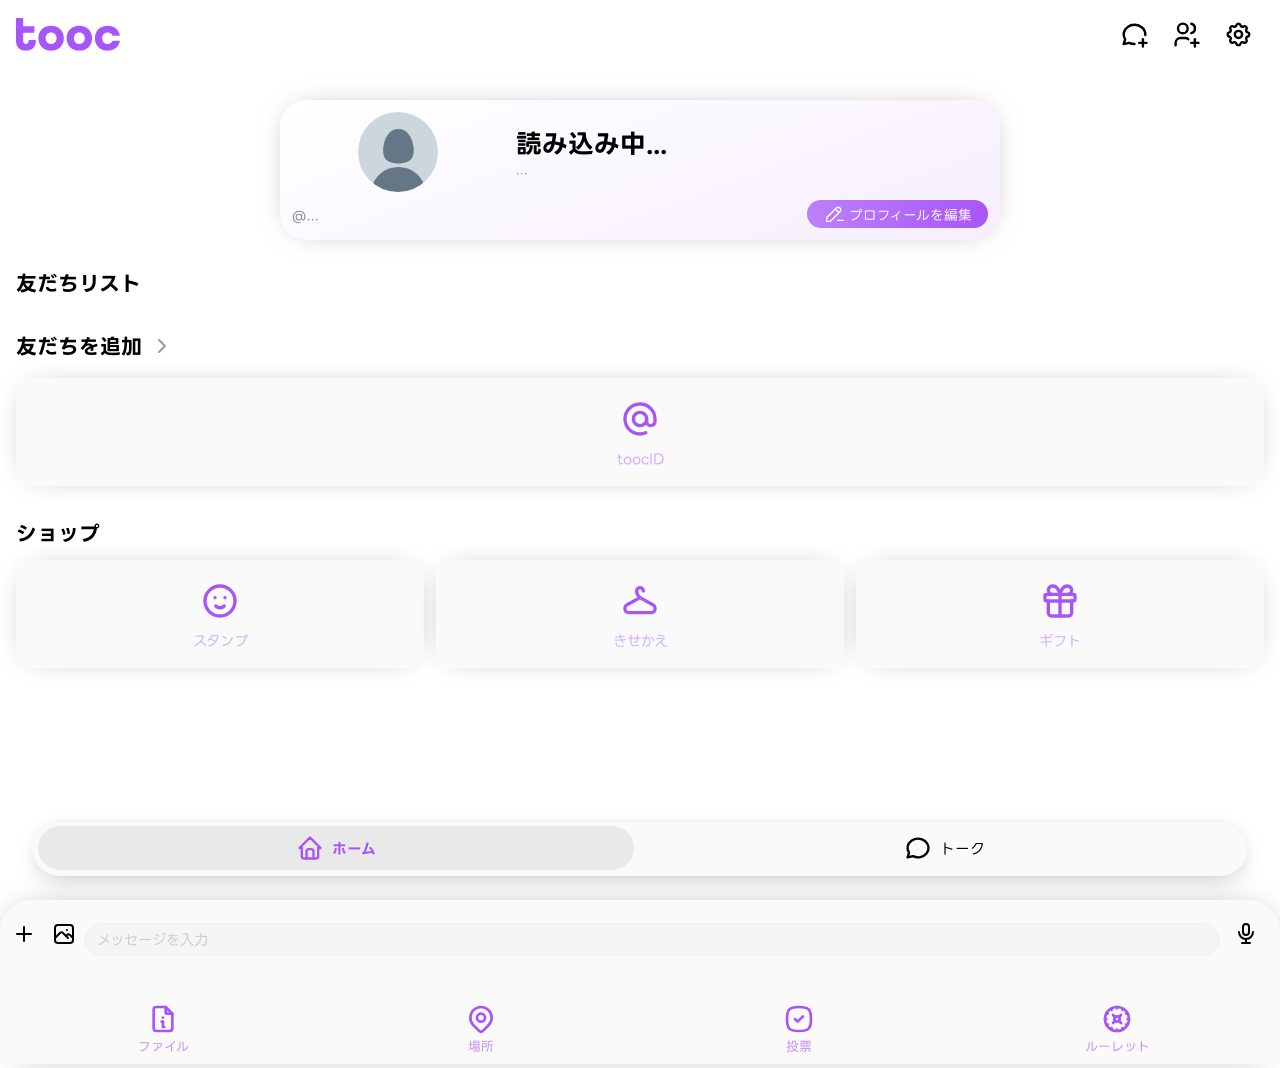
==== commit 2cbf4158: "Add files via upload" ====
--- a/index.html
+++ b/index.html
@@ -91,8 +91,8 @@
                         <p class="userbio" id="my_bio">...</p>
                     </div>
                 </div>
-                <p class="toocid_display" id="btn_open_toocid_edit">@...</p>
                 <div class="user_actions_wrap">
+                    <p class="toocid_display" id="btn_open_toocid_edit">@...</p>
                     <button id="btn_open_profile_edit" class="editprofile btn_profile">
                         <svg xmlns="http://www.w3.org/2000/svg" viewBox="0 0 24 24">
                             <path d="M4 20h4l10.5 -10.5a2.828 2.828 0 1 0 -4 -4l-10.5 10.5v4" />
@@ -223,7 +223,7 @@
                     <button id="tab_btn_profile">プロフィール</button>
                 </div>
             </div>
-            <div class="modal_body" id="modal_body_swipe_area">
+            <div class="modal_body no_padding" id="modal_body_swipe_area">
                 <div class="modal_body_scroll">
                     <!-- toocIDタブ (左) -->
                     <div class="modal_tab_panel" id="tab_content_toocid">
@@ -327,11 +327,12 @@
         <main id="chat_main">
             <!-- メッセージがここに動的に追加されます -->
         </main>
-        <div class="wip_container" id="wip_container">
-            <div class="wip_box">
-                <p class="headline">WIP</p>
-                <p class="desc">この機能は今後実装予定です</p>
-            </div>
+    </div>
+
+    <div class="wip_container" id="wip_container">
+        <div class="wip_box">
+            <p class="headline">WIP</p>
+            <p class="desc">この機能は今後実装予定です</p>
         </div>
     </div>
 
--- a/style.css
+++ b/style.css
@@ -224,21 +224,20 @@
   font-weight: 400;
   color: rgba(0, 0, 0, 0.4666666667);
   font-size: 0.85rem;
-  margin-left: 12px;
-  margin-top: 4px;
   cursor: pointer;
   white-space: nowrap;
   overflow: hidden;
   text-overflow: ellipsis;
-  max-width: calc(100% - 24px);
   padding: 2px 0;
+  margin: 0;
 }
 section.tab_top .top_user .user_actions_wrap {
   display: flex;
-  justify-content: flex-start;
-  gap: 8px;
+  justify-content: space-between;
+  align-items: center;
+  width: calc(100% - 24px);
   margin-left: 12px;
-  margin-top: 4px;
+  margin-top: 8px;
   position: relative;
   z-index: 1;
 }
@@ -1325,7 +1324,7 @@
 @media (display-mode: standalone) {
   section.inputarea {
     --height: 44px;
-    padding-bottom: calc(var(--height) + env(safe-area-inset-bottom, 0px));
+    padding-bottom: calc(var(--height) + 24px);
   }
   section.inputarea.moreactive {
     --height: 80px;
@@ -1342,7 +1341,8 @@
 }
 #talkroom_page main .date_separator {
   position: sticky;
-  top: 0;
+  top: 72px;
+  align-self: center;
   z-index: 10;
   display: flex;
   align-items: center;
@@ -1404,6 +1404,9 @@
 #talkroom_page main .content.other {
   justify-content: start;
 }
+#talkroom_page main .content.other .content_meta {
+  align-items: flex-start;
+}
 #talkroom_page main .content.other .content_icon {
   width: 36px;
   aspect-ratio: 1;
@@ -1434,6 +1437,9 @@
 }
 #talkroom_page main .content.me {
   justify-content: end;
+}
+#talkroom_page main .content.me .content_meta {
+  align-items: flex-end;
 }
 #talkroom_page main .content.me p.content_message {
   display: inline-flex;
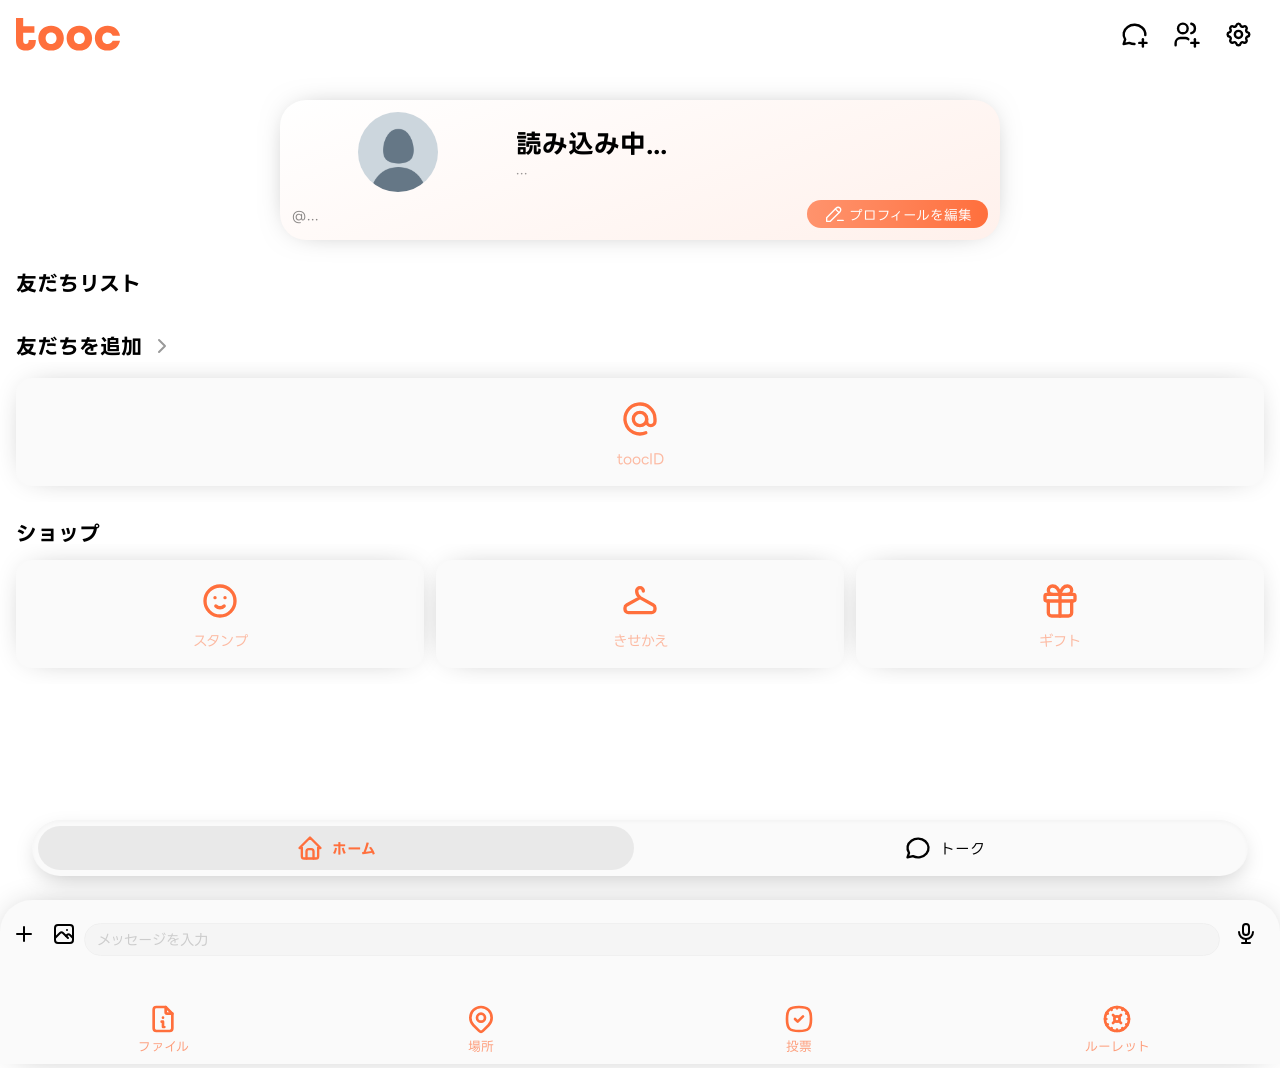
==== commit dc72b894: "Add files via upload" ====
--- a/index.html
+++ b/index.html
@@ -6,324 +6,499 @@
     <meta name="viewport" content="width=device-width, initial-scale=1.0, maximum-scale=1.0, user-scalable=no">
     <title>tooc</title>
     <link rel="stylesheet" href="style.css?v=1">
+    <link rel="icon" href="favicon/favicon.ico" sizes="any">
+    <link rel="icon" type="image/png" sizes="32x32" href="favicon/favicon-32x32.png">
+    <link rel="icon" type="image/png" sizes="16x16" href="favicon/favicon-16x16.png">
+    <link rel="apple-touch-icon" sizes="180x180" href="favicon/favicon-apple-touch-icon.png">
+    <link rel="manifest" href="favicon/site.webmanifest">
 </head>
 
 <body>
 
 
     <!-- トップページ画面 -->
-    <div id="home_page" style="width: 100vw; min-height: 100dvh;">
-
-    <!-- ログイン画面（初期: 非表示。JSで認証判定後に表示） -->
-    <div id="login_overlay" style="display: none;">
-        <svg viewBox="0 0 306 96" xmlns="http://www.w3.org/2000/svg">
-            <path
-                d="M29.1897 96C11.8451 96 0 86.5689 0 66.7214V0H21.1519V24.6334H54.1489V43.6364H21.1519V66.7214C21.1519 74.0411 24.5362 76.2933 29.1897 76.2933C33.8431 76.2933 37.2274 74.0411 37.2274 66.7214V64.61H58.3793V66.7214C58.3793 86.5689 46.5342 96 29.1897 96Z" />
-            <path
-                d="M103.268 96C81.2697 96 65.7582 80.5161 65.7582 59.4018C65.7582 38.2874 81.2697 22.8035 103.268 22.8035C125.266 22.8035 140.777 38.2874 140.777 59.4018C140.777 80.5161 125.266 96 103.268 96ZM103.268 76.2933C112.857 76.2933 119.343 69.3959 119.343 59.4018C119.343 49.4076 112.857 42.5103 103.268 42.5103C93.6788 42.5103 87.1922 49.4076 87.1922 59.4018C87.1922 69.3959 93.6788 76.2933 103.268 76.2933Z" />
-            <path
-                d="M186.443 96C164.445 96 148.934 80.5161 148.934 59.4018C148.934 38.2874 164.445 22.8035 186.443 22.8035C208.441 22.8035 223.953 38.2874 223.953 59.4018C223.953 80.5161 208.441 96 186.443 96ZM186.443 76.2933C196.032 76.2933 202.519 69.3959 202.519 59.4018C202.519 49.4076 196.032 42.5103 186.443 42.5103C176.854 42.5103 170.368 49.4076 170.368 59.4018C170.368 69.3959 176.854 76.2933 186.443 76.2933Z" />
-            <path
-                d="M269.619 96C247.621 96 232.109 80.5161 232.109 59.4018C232.109 38.2874 247.621 22.8035 269.619 22.8035C288.937 22.8035 303.039 34.7683 306 51.9413H284.566C282.169 46.1701 276.669 42.5103 269.619 42.5103C260.03 42.5103 253.543 49.4076 253.543 59.4018C253.543 69.3959 260.03 76.2933 269.619 76.2933C276.669 76.2933 282.169 72.6334 284.566 66.8622H306C303.039 84.0352 288.937 96 269.619 96Z" />
-        </svg>
-        <button id="login_btn">
-            <svg xmlns="http://www.w3.org/2000/svg" viewBox="0 0 24 24">
+    <div id="home_page">
+
+        <!-- ログイン画面（初期: 非表示。JSで認証判定後に表示） -->
+        <div id="login_overlay">
+            <svg viewBox="0 0 306 96" xmlns="http://www.w3.org/2000/svg">
                 <path
-                    d="M12 2a9.96 9.96 0 0 1 6.29 2.226a1 1 0 0 1 .04 1.52l-1.51 1.362a1 1 0 0 1 -1.265 .06a6 6 0 1 0 2.103 6.836l.001 -.004h-3.66a1 1 0 0 1 -.992 -.883l-.007 -.117v-2a1 1 0 0 1 1 -1h6.945a1 1 0 0 1 .994 .89c.04 .367 .061 .737 .061 1.11c0 5.523 -4.477 10 -10 10s-10 -4.477 -10 -10s4.477 -10 10 -10z" />
+                    d="M29.1897 96C11.8451 96 0 86.5689 0 66.7214V0H21.1519V24.6334H54.1489V43.6364H21.1519V66.7214C21.1519 74.0411 24.5362 76.2933 29.1897 76.2933C33.8431 76.2933 37.2274 74.0411 37.2274 66.7214V64.61H58.3793V66.7214C58.3793 86.5689 46.5342 96 29.1897 96Z" />
+                <path
+                    d="M103.268 96C81.2697 96 65.7582 80.5161 65.7582 59.4018C65.7582 38.2874 81.2697 22.8035 103.268 22.8035C125.266 22.8035 140.777 38.2874 140.777 59.4018C140.777 80.5161 125.266 96 103.268 96ZM103.268 76.2933C112.857 76.2933 119.343 69.3959 119.343 59.4018C119.343 49.4076 112.857 42.5103 103.268 42.5103C93.6788 42.5103 87.1922 49.4076 87.1922 59.4018C87.1922 69.3959 93.6788 76.2933 103.268 76.2933Z" />
+                <path
+                    d="M186.443 96C164.445 96 148.934 80.5161 148.934 59.4018C148.934 38.2874 164.445 22.8035 186.443 22.8035C208.441 22.8035 223.953 38.2874 223.953 59.4018C223.953 80.5161 208.441 96 186.443 96ZM186.443 76.2933C196.032 76.2933 202.519 69.3959 202.519 59.4018C202.519 49.4076 196.032 42.5103 186.443 42.5103C176.854 42.5103 170.368 49.4076 170.368 59.4018C170.368 69.3959 176.854 76.2933 186.443 76.2933Z" />
+                <path
+                    d="M269.619 96C247.621 96 232.109 80.5161 232.109 59.4018C232.109 38.2874 247.621 22.8035 269.619 22.8035C288.937 22.8035 303.039 34.7683 306 51.9413H284.566C282.169 46.1701 276.669 42.5103 269.619 42.5103C260.03 42.5103 253.543 49.4076 253.543 59.4018C253.543 69.3959 260.03 76.2933 269.619 76.2933C276.669 76.2933 282.169 72.6334 284.566 66.8622H306C303.039 84.0352 288.937 96 269.619 96Z" />
             </svg>
-            Googleでログイン
-        </button>
-    </div>
-
-    <!-- メインコンテンツ -->
-    <div id="main_app">
-        <header class="top_header">
-            <div class="logo">
-                <svg viewBox="0 0 306 96" xmlns="http://www.w3.org/2000/svg">
+            <div class="agrees">
+                <label for="termsOfService">
+                    <input type="checkbox" id="termsOfService">
+                    <svg xmlns="http://www.w3.org/2000/svg" viewBox="0 0 24 24">
+                        <path d="M5 12l5 5l10 -10" />
+                    </svg>
+                    <p><span id="show_termsOfService">利用規約</span>に同意</p>
+                </label>
+                <label for="privacyPolicy">
+                    <input type="checkbox" id="privacyPolicy">
+                    <svg xmlns="http://www.w3.org/2000/svg" viewBox="0 0 24 24">
+                        <path d="M5 12l5 5l10 -10" />
+                    </svg>
+                    <p><span id="show_privacyPolicy">プライバシーポリシー</span>に同意</p>
+                </label>
+            </div>
+            <button id="login_btn">
+                <svg xmlns="http://www.w3.org/2000/svg" viewBox="0 0 24 24">
                     <path
-                        d="M29.1897 96C11.8451 96 0 86.5689 0 66.7214V0H21.1519V24.6334H54.1489V43.6364H21.1519V66.7214C21.1519 74.0411 24.5362 76.2933 29.1897 76.2933C33.8431 76.2933 37.2274 74.0411 37.2274 66.7214V64.61H58.3793V66.7214C58.3793 86.5689 46.5342 96 29.1897 96Z" />
-                    <path
-                        d="M103.268 96C81.2697 96 65.7582 80.5161 65.7582 59.4018C65.7582 38.2874 81.2697 22.8035 103.268 22.8035C125.266 22.8035 140.777 38.2874 140.777 59.4018C140.777 80.5161 125.266 96 103.268 96ZM103.268 76.2933C112.857 76.2933 119.343 69.3959 119.343 59.4018C119.343 49.4076 112.857 42.5103 103.268 42.5103C93.6788 42.5103 87.1922 49.4076 87.1922 59.4018C87.1922 69.3959 93.6788 76.2933 103.268 76.2933Z" />
-                    <path
-                        d="M186.443 96C164.445 96 148.934 80.5161 148.934 59.4018C148.934 38.2874 164.445 22.8035 186.443 22.8035C208.441 22.8035 223.953 38.2874 223.953 59.4018C223.953 80.5161 208.441 96 186.443 96ZM186.443 76.2933C196.032 76.2933 202.519 69.3959 202.519 59.4018C202.519 49.4076 196.032 42.5103 186.443 42.5103C176.854 42.5103 170.368 49.4076 170.368 59.4018C170.368 69.3959 176.854 76.2933 186.443 76.2933Z" />
-                    <path
-                        d="M269.619 96C247.621 96 232.109 80.5161 232.109 59.4018C232.109 38.2874 247.621 22.8035 269.619 22.8035C288.937 22.8035 303.039 34.7683 306 51.9413H284.566C282.169 46.1701 276.669 42.5103 269.619 42.5103C260.03 42.5103 253.543 49.4076 253.543 59.4018C253.543 69.3959 260.03 76.2933 269.619 76.2933C276.669 76.2933 282.169 72.6334 284.566 66.8622H306C303.039 84.0352 288.937 96 269.619 96Z" />
+                        d="M12 2a9.96 9.96 0 0 1 6.29 2.226a1 1 0 0 1 .04 1.52l-1.51 1.362a1 1 0 0 1 -1.265 .06a6 6 0 1 0 2.103 6.836l.001 -.004h-3.66a1 1 0 0 1 -.992 -.883l-.007 -.117v-2a1 1 0 0 1 1 -1h6.945a1 1 0 0 1 .994 .89c.04 .367 .061 .737 .061 1.11c0 5.523 -4.477 10 -10 10s-10 -4.477 -10 -10s4.477 -10 10 -10z" />
                 </svg>
-            </div>
-            <nav>
-                <button class="add-talkroom">
+                Googleでログイン
+            </button>
+
+            <section class="modal_termsOfService modal">
+                <div class="modal_container">
+                    <header>
+                        <div class="header_txt">
+                            <p class="ttl">利用規約</p>
+                            <p class="update">2026.06.01 改訂</p>
+                        </div>
+                        <div class="header_close">
+                            <svg xmlns="http://www.w3.org/2000/svg" viewBox="0 0 24 24">
+                                <path
+                                    d="M6.707 5.293l5.293 5.292l5.293 -5.292a1 1 0 0 1 1.414 1.414l-5.292 5.293l5.292 5.293a1 1 0 0 1 -1.414 1.414l-5.293 -5.292l-5.293 5.292a1 1 0 1 1 -1.414 -1.414l5.292 -5.293l-5.292 -5.293a1 1 0 0 1 1.414 -1.414" />
+                            </svg>
+                        </div>
+                    </header>
+
+                    <div class="content">
+                        <p>この利用規約（以下、「本規約」といいます。）は、当サービスが提供するすべての機能の利用条件を定めるものです。</p>
+                        <p>ユーザーの皆さまには、本規約に従って本サービスをご利用いただきます。</p>
+
+                        <p class="heading">第1条 適用</p>
+                        <p>本規約は、ユーザーと当サービスとの間の、利用に関わる一切の関係に適用されるものとします。</p>
+
+                        <p class="heading">第2条 ユーザー登録とアカウント管理</p>
+                        <p>本サービスのアカウント登録は、Googleアカウントを用いた認証ログインのみに対応しています。</p>
+                        <p>ユーザーは、自身のGoogleアカウントを自己の責任において適切に管理・保管するものとします。</p>
+                        <p>Googleアカウントの管理不十分、または第三者の使用によって生じた損害について、当サービスは一切の責任を負いません。</p>
+
+                        <p class="heading">第3条 禁止行為</p>
+                        <p>本サービスの利用にあたり、以下の行為を禁止します。</p>
+                        <p>・法令または公序良俗に違反する行為</p>
+                        <p>・他のユーザー、第三者、または当サービスの権利を侵害する行為</p>
+                        <p>・当サービスのシステムに過度な負荷をかける行為、または不正にアクセスする行為</p>
+
+                        <p class="heading">第4条 ユーザー投稿コンテンツの取扱い</p>
+                        <p>ユーザーが本サービス内で送信・投稿したメッセージや画像（以下、「コンテンツ」）に関する責任は、ユーザー自身が負うものとします。</p>
+                        <p>当サービスは、コンテンツが本規約に違反すると判断した場合、ユーザーに事前に通知することなく、当該コンテンツを削除または非表示にする権利を有します。</p>
+
+                        <p class="heading">第5条 アカウントの利用停止・抹消</p>
+                        <p>当サービスは、ユーザーが本規約に違反した場合、または当サービスが不適切と判断した場合、事前の通知なく当該ユーザーのアカウントを利用停止または抹消することができます。</p>
+                        <p>これによってユーザーに生じた損害について、当サービスは一切の責任を負いません。</p>
+
+                        <p class="heading">第6条 サービスの提供の停止等</p>
+                        <p>当サービスは、システムの保守点検や不可抗力（天災、停電など）により、ユーザーに事前の通知をすることなく、サービスの内容を変更、停止または終了できるものとします。</p>
+
+                        <p class="heading">第7条 免責事項</p>
+                        <p>当サービスの利用によってユーザーに生じた損害について、当サービスは故意または重過失がない限り一切の責任を負いません。</p>
+
+                        <p class="heading">第8条 規約の変更</p>
+                        <p>当サービスは、必要と判断した場合には、ユーザーに通知することなくいつでも本規約を変更することができるものとします。</p>
+                        <p>変更後の規約は、本サービス上に掲示した時点から効力を生じるものとします。</p>
+
+                        <button id="doAgree_with_termsOfService" class="do_agree">同意する</button>
+                    </div>
+                </div>
+            </section>
+            <section class="modal_privacyPolicy modal">
+                <div class="modal_container">
+                    <header>
+                        <div class="header_txt">
+                            <p class="ttl">プライバシーポリシー</p>
+                            <p class="update">2026.06.01 改訂</p>
+                        </div>
+                        <div class="header_close">
+                            <svg xmlns="http://www.w3.org/2000/svg" viewBox="0 0 24 24">
+                                <path
+                                    d="M6.707 5.293l5.293 5.292l5.293 -5.292a1 1 0 0 1 1.414 1.414l-5.292 5.293l5.292 5.293a1 1 0 0 1 -1.414 1.414l-5.293 -5.292l-5.293 5.292a1 1 0 1 1 -1.414 -1.414l5.292 -5.293l-5.292 -5.293a1 1 0 0 1 1.414 -1.414" />
+                            </svg>
+                        </div>
+                    </header>
+
+                    <div class="content">
+                        <p>当サービスは、ユーザーの個人情報の取扱いについて、以下のとおりプライバシーポリシー（以下、「本ポリシー」といいます。）を定めます。</p>
+
+                        <p class="heading">第1条 情報の取得</p>
+                        <p>当サービスは、ユーザーがGoogleアカウントを利用してログインを行う際、当該アカウントに登録されている氏名、メールアドレス、プロフィール画像（アイコン）などの情報を取得します。</p>
+                        <p>また、サービスを利用する過程で、サービス内で送信されたメッセージや画像データ、端末情報などを適法かつ公正な手段によって取得します。</p>
+
+                        <p class="heading">第2条 利用目的</p>
+                        <p>取得した情報は、以下の目的で利用いたします。</p>
+                        <p>・本サービスの提供・運営（メッセージの送受信やデータの保存を含む）のため</p>
+                        <p>・ユーザーからのお問い合わせに対する回答のため</p>
+                        <p>・新機能や更新情報等のご案内のため</p>
+                        <p>・利用規約に違反したユーザーの特定、調査、および対応のため</p>
+
+                        <p class="heading">第3条 トーク内容の通信の秘密と保護</p>
+                        <p>当サービスは、ユーザー間でやり取りされるメッセージや画像データ等の通信の秘密を保護します。</p>
+                        <p>これら通信内容については、システムの提供や不具合の調査、または利用規約違反の調査が必要な場合を除き、運営者が閲覧したり、第三者に開示したりすることはありません。</p>
+
+                        <p class="heading">第4条 第三者への提供</p>
+                        <p>当サービスは、法令に基づく場合や人の生命・身体・財産の保護のために必要がある場合を除き、あらかじめユーザーの同意を得ることなく、第三者に個人情報やトーク内容を提供することはありません。
+                        </p>
+
+                        <p class="heading">第5条 Cookieおよびローカルストレージの利用</p>
+                        <p>当サービスでは、ユーザーの利便性向上（ログイン状態の維持やUIの記憶など）のために、Cookieやローカルストレージ（sessionStorage等のブラウザ保存機能）を使用しています。
+                        </p>
+
+                        <p class="heading">第6条 安全管理とセキュリティ</p>
+                        <p>当サービスは、個人情報やトークデータへの不正アクセス・紛失・破損・改ざん・漏洩などを防止するため、システムの維持など必要な措置を講じ、適切な安全対策を実施します。</p>
+
+                        <p class="heading">第7条 データの削除と退会</p>
+                        <p>ユーザーがアカウントの削除（退会）を希望する場合、当サービスが定める手続きに従ってデータの削除を申請することができます。退会後は、関連する個人情報やトークデータは、システムの仕様に従い適宜破棄されます。
+                        </p>
+
+                        <p class="heading">第8条 本ポリシーの変更</p>
+                        <p>本ポリシーの内容は、法令等に別段の定めがある場合を除き、ユーザーに通知することなく変更することができるものとします。</p>
+                        <p>変更後のプライバシーポリシーは、本サービス内に掲載した時点から効力を生じるものとします。</p>
+
+                        <p class="heading">第9条 お問い合わせ窓口</p>
+                        <p>本ポリシーに関するお問い合わせ、またはデータの削除等に関するご相談は、以下までお願いいたします。</p>
+                        <p>Eメール： <a href="mailto:ff.ph1e.00@gmail.com">ff.ph1e.00@gmail.com</a></p>
+
+                        <button id="doAgree_with_privacyPolicy" class="do_agree">同意する</button>
+                    </div>
+
+                </div>
+            </section>
+        </div>
+
+        <!-- メインコンテンツ -->
+        <div id="main_app">
+            <header class="top_header">
+                <div class="logo">
+                    <svg viewBox="0 0 306 96" xmlns="http://www.w3.org/2000/svg">
+                        <path
+                            d="M29.1897 96C11.8451 96 0 86.5689 0 66.7214V0H21.1519V24.6334H54.1489V43.6364H21.1519V66.7214C21.1519 74.0411 24.5362 76.2933 29.1897 76.2933C33.8431 76.2933 37.2274 74.0411 37.2274 66.7214V64.61H58.3793V66.7214C58.3793 86.5689 46.5342 96 29.1897 96Z" />
+                        <path
+                            d="M103.268 96C81.2697 96 65.7582 80.5161 65.7582 59.4018C65.7582 38.2874 81.2697 22.8035 103.268 22.8035C125.266 22.8035 140.777 38.2874 140.777 59.4018C140.777 80.5161 125.266 96 103.268 96ZM103.268 76.2933C112.857 76.2933 119.343 69.3959 119.343 59.4018C119.343 49.4076 112.857 42.5103 103.268 42.5103C93.6788 42.5103 87.1922 49.4076 87.1922 59.4018C87.1922 69.3959 93.6788 76.2933 103.268 76.2933Z" />
+                        <path
+                            d="M186.443 96C164.445 96 148.934 80.5161 148.934 59.4018C148.934 38.2874 164.445 22.8035 186.443 22.8035C208.441 22.8035 223.953 38.2874 223.953 59.4018C223.953 80.5161 208.441 96 186.443 96ZM186.443 76.2933C196.032 76.2933 202.519 69.3959 202.519 59.4018C202.519 49.4076 196.032 42.5103 186.443 42.5103C176.854 42.5103 170.368 49.4076 170.368 59.4018C170.368 69.3959 176.854 76.2933 186.443 76.2933Z" />
+                        <path
+                            d="M269.619 96C247.621 96 232.109 80.5161 232.109 59.4018C232.109 38.2874 247.621 22.8035 269.619 22.8035C288.937 22.8035 303.039 34.7683 306 51.9413H284.566C282.169 46.1701 276.669 42.5103 269.619 42.5103C260.03 42.5103 253.543 49.4076 253.543 59.4018C253.543 69.3959 260.03 76.2933 269.619 76.2933C276.669 76.2933 282.169 72.6334 284.566 66.8622H306C303.039 84.0352 288.937 96 269.619 96Z" />
+                    </svg>
+                </div>
+                <nav>
+                    <button class="add-talkroom">
+                        <svg xmlns="http://www.w3.org/2000/svg" viewBox="0 0 24 24">
+                            <path
+                                d="M12.007 19.98a9.869 9.869 0 0 1 -4.307 -.98l-4.7 1l1.3 -3.9c-2.324 -3.437 -1.426 -7.872 2.1 -10.374c3.526 -2.501 8.59 -2.296 11.845 .48c1.992 1.7 2.93 4.04 2.747 6.34" />
+                            <path d="M16 19h6" />
+                            <path d="M19 16v6" />
+                        </svg>
+                    </button>
+                    <button class="add-friends" id="btn_open_add_friend">
+                        <svg xmlns="http://www.w3.org/2000/svg" viewBox="0 0 24 24">
+                            <path d="M5 7a4 4 0 1 0 8 0a4 4 0 0 0 -8 0" />
+                            <path d="M3 21v-2a4 4 0 0 1 4 -4h4c.96 0 1.84 .338 2.53 .901" />
+                            <path d="M16 3.13a4 4 0 0 1 0 7.75" />
+                            <path d="M16 19h6" />
+                            <path d="M19 16v6" />
+                        </svg>
+                    </button>
+                    <button class="settings" id="btn_open_profile_edit">
+                        <svg xmlns="http://www.w3.org/2000/svg" viewBox="0 0 24 24">
+                            <path
+                                d="M10.325 4.317c.426 -1.756 2.924 -1.756 3.35 0a1.724 1.724 0 0 0 2.573 1.066c1.543 -.94 3.31 .826 2.37 2.37a1.724 1.724 0 0 0 1.065 2.572c1.756 .426 1.756 2.924 0 3.35a1.724 1.724 0 0 0 -1.066 2.573c.94 1.543 -.826 3.31 -2.37 2.37a1.724 1.724 0 0 0 -2.572 1.065c-.426 1.756 -2.924 1.756 -3.35 0a1.724 1.724 0 0 0 -2.573 -1.066c-1.543 .94 -3.31 -.826 -2.37 -2.37a1.724 1.724 0 0 0 -1.065 -2.572c-1.756 -.426 -1.756 -2.924 0 -3.35a1.724 1.724 0 0 0 1.066 -2.573c-.94 -1.543 .826 -3.31 2.37 -2.37c1 .608 2.296 .07 2.572 -1.065" />
+                            <path d="M9 12a3 3 0 1 0 6 0a3 3 0 0 0 -6 0" />
+                        </svg>
+                    </button>
+                </nav>
+            </header>
+
+            <!-- ホームタブ -->
+            <section class="tab_top active" id="tab_top">
+
+                <div class="top_user">
+                    <div class="user_flexwrap">
+                        <div class="usericon">
+                            <img id="my_icon" src="img/default_icon.png" alt="自分">
+                        </div>
+                        <div class="userinfo">
+                            <p class="username" id="my_name">読み込み中...</p>
+                            <p class="userbio" id="my_bio">...</p>
+                        </div>
+                    </div>
+                    <div class="user_actions_wrap">
+                        <p class="toocid_display" id="btn_open_toocid_edit">@...</p>
+                        <button id="btn_open_profile_edit" class="editprofile btn_profile">
+                            <svg xmlns="http://www.w3.org/2000/svg" viewBox="0 0 24 24">
+                                <path d="M4 20h4l10.5 -10.5a2.828 2.828 0 1 0 -4 -4l-10.5 10.5v4" />
+                                <path d="M13.5 6.5l4 4" />
+                                <path d="M16 19h6" />
+                            </svg>
+                            <p>プロフィールを編集</p>
+                        </button>
+                    </div>
+                </div>
+                <div class="top_friends">
+                    <header class="topsecs friends_header">
+                        <p class="ttl">友だちリスト</p>
+                    </header>
+                    <div class="friends_container" id="friends_container">
+                        <!-- 友だちリストがここに動的に追加されます -->
+                    </div>
+                </div>
+                <div class="top_add-friend">
+                    <header class="topsecs add-friend_header">
+                        <p class="ttl">友だちを追加</p>
+                        <div class="more">
+                            <svg xmlns="http://www.w3.org/2000/svg" viewBox="0 0 24 24">
+                                <path d="M9 6l6 6l-6 6" />
+                            </svg>
+                        </div>
+                    </header>
+                    <div class="container">
+                        <div class="boxitem" id="btn_add_by_toocid">
+                            <svg xmlns="http://www.w3.org/2000/svg" viewBox="0 0 24 24">
+                                <path d="M8 12a4 4 0 1 0 8 0a4 4 0 1 0 -8 0" />
+                                <path d="M16 12v1.5a2.5 2.5 0 0 0 5 0v-1.5a9 9 0 1 0 -5.5 8.28" />
+                            </svg>
+                            <p>toocID</p>
+                        </div>
+                    </div>
+                </div>
+
+                <div class="top_shop">
+                    <header class="topsecs add-shop">
+                        <p class="ttl">ショップ</p>
+                    </header>
+                    <div class="container">
+                        <div class="boxitem">
+                            <svg xmlns="http://www.w3.org/2000/svg" viewBox="0 0 24 24">
+                                <path d="M3 12a9 9 0 1 0 18 0a9 9 0 1 0 -18 0" />
+                                <path d="M9 10l.01 0" />
+                                <path d="M15 10l.01 0" />
+                                <path d="M9.5 15a3.5 3.5 0 0 0 5 0" />
+                            </svg>
+                            <p>スタンプ</p>
+                        </div>
+                        <div class="boxitem">
+                            <svg xmlns="http://www.w3.org/2000/svg" viewBox="0 0 24 24">
+                                <path
+                                    d="M14 6a2 2 0 1 0 -4 0c0 1.667 .67 3 2 4h-.008l7.971 4.428a2 2 0 0 1 1.029 1.749v.823a2 2 0 0 1 -2 2h-14a2 2 0 0 1 -2 -2v-.823a2 2 0 0 1 1.029 -1.749l7.971 -4.428" />
+                            </svg>
+                            <p>きせかえ</p>
+                        </div>
+                        <div class="boxitem">
+                            <svg xmlns="http://www.w3.org/2000/svg" viewBox="0 0 24 24">
+                                <path
+                                    d="M3 9a1 1 0 0 1 1 -1h16a1 1 0 0 1 1 1v2a1 1 0 0 1 -1 1h-16a1 1 0 0 1 -1 -1l0 -2" />
+                                <path d="M12 8l0 13" />
+                                <path d="M19 12v7a2 2 0 0 1 -2 2h-10a2 2 0 0 1 -2 -2v-7" />
+                                <path
+                                    d="M7.5 8a2.5 2.5 0 0 1 0 -5a4.8 8 0 0 1 4.5 5a4.8 8 0 0 1 4.5 -5a2.5 2.5 0 0 1 0 5" />
+                            </svg>
+                            <p>ギフト</p>
+                        </div>
+                    </div>
+                </div>
+
+            </section>
+
+            <!-- トークタブ -->
+            <section class="tab_talk" id="tab_talk">
+
+                <label for="talk_searchbox" class="talk_searchbox">
+                    <div class="searchbox_vec">
+                        <svg xmlns="http://www.w3.org/2000/svg" viewBox="0 0 24 24">
+                            <path d="M3 10a7 7 0 1 0 14 0a7 7 0 1 0 -14 0" />
+                            <path d="M21 21l-6 -6" />
+                        </svg>
+                    </div>
+                    <input type="text" id="talk_searchbox" placeholder="toocを検索">
+                </label>
+
+                <div class="talk_container" id="talk_container">
+                    <!-- トーク一覧がここに動的に追加されます -->
+                </div>
+
+            </section>
+
+
+            <aside class="navbar">
+                <div class="nav active" id="nav_home">
+                    <svg xmlns="http://www.w3.org/2000/svg" viewBox="0 0 24 24">
+                        <path d="M5 12l-2 0l9 -9l9 9l-2 0" />
+                        <path d="M5 12v7a2 2 0 0 0 2 2h10a2 2 0 0 0 2 -2v-7" />
+                        <path d="M9 21v-6a2 2 0 0 1 2 -2h2a2 2 0 0 1 2 2v6" />
+                    </svg>
+                    <p>ホーム</p>
+                </div>
+                <div class="nav" id="nav_talk">
                     <svg xmlns="http://www.w3.org/2000/svg" viewBox="0 0 24 24">
                         <path
-                            d="M12.007 19.98a9.869 9.869 0 0 1 -4.307 -.98l-4.7 1l1.3 -3.9c-2.324 -3.437 -1.426 -7.872 2.1 -10.374c3.526 -2.501 8.59 -2.296 11.845 .48c1.992 1.7 2.93 4.04 2.747 6.34" />
-                        <path d="M16 19h6" />
-                        <path d="M19 16v6" />
+                            d="M3 20l1.3 -3.9c-2.324 -3.437 -1.426 -7.872 2.1 -10.374c3.526 -2.501 8.59 -2.296 11.845 .48c3.255 2.777 3.695 7.266 1.029 10.501c-2.666 3.235 -7.615 4.215 -11.574 2.293l-4.7 1" />
                     </svg>
-                </button>
-                <button class="add-friends" id="btn_open_add_friend">
-                    <svg xmlns="http://www.w3.org/2000/svg" viewBox="0 0 24 24">
-                        <path d="M5 7a4 4 0 1 0 8 0a4 4 0 0 0 -8 0" />
-                        <path d="M3 21v-2a4 4 0 0 1 4 -4h4c.96 0 1.84 .338 2.53 .901" />
-                        <path d="M16 3.13a4 4 0 0 1 0 7.75" />
-                        <path d="M16 19h6" />
-                        <path d="M19 16v6" />
-                    </svg>
-                </button>
-                <button class="settings" id="btn_open_profile_edit">
-                    <svg xmlns="http://www.w3.org/2000/svg" viewBox="0 0 24 24">
-                        <path
-                            d="M10.325 4.317c.426 -1.756 2.924 -1.756 3.35 0a1.724 1.724 0 0 0 2.573 1.066c1.543 -.94 3.31 .826 2.37 2.37a1.724 1.724 0 0 0 1.065 2.572c1.756 .426 1.756 2.924 0 3.35a1.724 1.724 0 0 0 -1.066 2.573c.94 1.543 -.826 3.31 -2.37 2.37a1.724 1.724 0 0 0 -2.572 1.065c-.426 1.756 -2.924 1.756 -3.35 0a1.724 1.724 0 0 0 -2.573 -1.066c-1.543 .94 -3.31 -.826 -2.37 -2.37a1.724 1.724 0 0 0 -1.065 -2.572c-1.756 -.426 -1.756 -2.924 0 -3.35a1.724 1.724 0 0 0 1.066 -2.573c-.94 -1.543 .826 -3.31 2.37 -2.37c1 .608 2.296 .07 2.572 -1.065" />
-                        <path d="M9 12a3 3 0 1 0 6 0a3 3 0 0 0 -6 0" />
-                    </svg>
-                </button>
-            </nav>
-        </header>
-
-        <!-- ホームタブ -->
-        <section class="tab_top active" id="tab_top">
-
-            <div class="top_user">
-                <div class="user_flexwrap">
-                    <div class="usericon">
-                        <img id="my_icon" src="img/default_icon.png" alt="自分">
-                    </div>
-                    <div class="userinfo">
-                        <p class="username" id="my_name">読み込み中...</p>
-                        <p class="userbio" id="my_bio">...</p>
-                    </div>
-                </div>
-                <div class="user_actions_wrap">
-                    <p class="toocid_display" id="btn_open_toocid_edit">@...</p>
-                    <button id="btn_open_profile_edit" class="editprofile btn_profile">
-                        <svg xmlns="http://www.w3.org/2000/svg" viewBox="0 0 24 24">
-                            <path d="M4 20h4l10.5 -10.5a2.828 2.828 0 1 0 -4 -4l-10.5 10.5v4" />
-                            <path d="M13.5 6.5l4 4" />
-                            <path d="M16 19h6" />
-                        </svg>
-                        <p>プロフィールを編集</p>
-                    </button>
-                </div>
-            </div>
-            <div class="top_friends">
-                <header class="topsecs friends_header">
-                    <p class="ttl">友だちリスト</p>
-                </header>
-                <div class="friends_container" id="friends_container">
-                    <!-- 友だちリストがここに動的に追加されます -->
-                </div>
-            </div>
-            <div class="top_add-friend">
-                <header class="topsecs add-friend_header">
-                    <p class="ttl">友だちを追加</p>
-                    <div class="more">
-                        <svg xmlns="http://www.w3.org/2000/svg" viewBox="0 0 24 24">
-                            <path d="M9 6l6 6l-6 6" />
-                        </svg>
-                    </div>
-                </header>
-                <div class="container">
-                    <div class="boxitem" id="btn_add_by_toocid">
-                        <svg xmlns="http://www.w3.org/2000/svg" viewBox="0 0 24 24">
-                            <path d="M8 12a4 4 0 1 0 8 0a4 4 0 1 0 -8 0" />
-                            <path d="M16 12v1.5a2.5 2.5 0 0 0 5 0v-1.5a9 9 0 1 0 -5.5 8.28" />
-                        </svg>
-                        <p>toocID</p>
-                    </div>
-                </div>
-            </div>
-
-            <div class="top_shop">
-                <header class="topsecs add-shop">
-                    <p class="ttl">ショップ</p>
-                </header>
-                <div class="container">
-                    <div class="boxitem">
-                        <svg xmlns="http://www.w3.org/2000/svg" viewBox="0 0 24 24">
-                            <path d="M3 12a9 9 0 1 0 18 0a9 9 0 1 0 -18 0" />
-                            <path d="M9 10l.01 0" />
-                            <path d="M15 10l.01 0" />
-                            <path d="M9.5 15a3.5 3.5 0 0 0 5 0" />
-                        </svg>
-                        <p>スタンプ</p>
-                    </div>
-                    <div class="boxitem">
-                        <svg xmlns="http://www.w3.org/2000/svg" viewBox="0 0 24 24">
-                            <path
-                                d="M14 6a2 2 0 1 0 -4 0c0 1.667 .67 3 2 4h-.008l7.971 4.428a2 2 0 0 1 1.029 1.749v.823a2 2 0 0 1 -2 2h-14a2 2 0 0 1 -2 -2v-.823a2 2 0 0 1 1.029 -1.749l7.971 -4.428" />
-                        </svg>
-                        <p>きせかえ</p>
-                    </div>
-                    <div class="boxitem">
-                        <svg xmlns="http://www.w3.org/2000/svg" viewBox="0 0 24 24">
-                            <path d="M3 9a1 1 0 0 1 1 -1h16a1 1 0 0 1 1 1v2a1 1 0 0 1 -1 1h-16a1 1 0 0 1 -1 -1l0 -2" />
-                            <path d="M12 8l0 13" />
-                            <path d="M19 12v7a2 2 0 0 1 -2 2h-10a2 2 0 0 1 -2 -2v-7" />
-                            <path
-                                d="M7.5 8a2.5 2.5 0 0 1 0 -5a4.8 8 0 0 1 4.5 5a4.8 8 0 0 1 4.5 -5a2.5 2.5 0 0 1 0 5" />
-                        </svg>
-                        <p>ギフト</p>
-                    </div>
-                </div>
-            </div>
-
-        </section>
-
-        <!-- トークタブ -->
-        <section class="tab_talk" id="tab_talk">
-
-            <label for="talk_searchbox" class="talk_searchbox">
-                <div class="searchbox_vec">
-                    <svg xmlns="http://www.w3.org/2000/svg" viewBox="0 0 24 24">
-                        <path d="M3 10a7 7 0 1 0 14 0a7 7 0 1 0 -14 0" />
-                        <path d="M21 21l-6 -6" />
-                    </svg>
-                </div>
-                <input type="text" id="talk_searchbox" placeholder="toocを検索">
-            </label>
-
-            <div class="talk_container" id="talk_container">
-                <!-- トーク一覧がここに動的に追加されます -->
-            </div>
-
-        </section>
-
-
-        <aside class="navbar">
-            <div class="nav active" id="nav_home">
-                <svg xmlns="http://www.w3.org/2000/svg" viewBox="0 0 24 24">
-                    <path d="M5 12l-2 0l9 -9l9 9l-2 0" />
-                    <path d="M5 12v7a2 2 0 0 0 2 2h10a2 2 0 0 0 2 -2v-7" />
-                    <path d="M9 21v-6a2 2 0 0 1 2 -2h2a2 2 0 0 1 2 2v6" />
-                </svg>
-                <p>ホーム</p>
-            </div>
-            <div class="nav" id="nav_talk">
-                <svg xmlns="http://www.w3.org/2000/svg" viewBox="0 0 24 24">
-                    <path
-                        d="M3 20l1.3 -3.9c-2.324 -3.437 -1.426 -7.872 2.1 -10.374c3.526 -2.501 8.59 -2.296 11.845 .48c3.255 2.777 3.695 7.266 1.029 10.501c-2.666 3.235 -7.615 4.215 -11.574 2.293l-4.7 1" />
-                </svg>
-                <p>トーク</p>
-            </div>
-        </aside>
-    </div> <!-- /main_app -->
-
-    <!-- ===== モーダル: プロフィール編集 ===== -->
-    <div class="modal_overlay" id="modal_profile" style="display: none;">
-        <div class="modal_box">
-            <div class="modal_header">
-                <div class="modal_header_top">
-                    <p class="modal_title">設定</p>
-                    <button class="modal_close" id="modal_profile_close"><svg xmlns="http://www.w3.org/2000/svg"
-                            viewBox="0 0 24 24">
-                            <path
-                                d="M6.707 5.293l5.293 5.292l5.293 -5.292a1 1 0 0 1 1.414 1.414l-5.292 5.293l5.292 5.293a1 1 0 0 1 -1.414 1.414l-5.293 -5.292l-5.293 5.292a1 1 0 1 1 -1.414 -1.414l5.292 -5.293l-5.292 -5.293a1 1 0 0 1 1.414 -1.414" />
-                        </svg></button>
-                </div>
-                <div class="modal_tabs">
-                    <button id="tab_btn_toocid">toocID</button>
-                    <button id="tab_btn_profile">プロフィール</button>
-                </div>
-            </div>
-            <div class="modal_body no_padding" id="modal_body_swipe_area">
-                <div class="modal_body_scroll">
-                    <!-- toocIDタブ (左) -->
-                    <div class="modal_tab_panel" id="tab_content_toocid">
-                        <div class="profile_edit_field">
-                            <label>新しいtoocID</label>
-                            <div class="toocid_row">
-                                <input type="text" id="edit_toocid_input" placeholder="半角英数字と _ . -">
-                                <button id="btn_set_toocid" disabled style="background: #ccc;">設定</button>
+                    <p>トーク</p>
+                </div>
+            </aside>
+        </div> <!-- /main_app -->
+
+        <!-- ===== モーダル: プロフィール編集 ===== -->
+        <div class="modal_overlay" id="modal_profile">
+            <div class="modal_box">
+                <div class="modal_header">
+                    <div class="modal_header_top">
+                        <p class="modal_title">設定</p>
+                        <button class="modal_close" id="modal_profile_close"><svg xmlns="http://www.w3.org/2000/svg"
+                                viewBox="0 0 24 24">
+                                <path
+                                    d="M6.707 5.293l5.293 5.292l5.293 -5.292a1 1 0 0 1 1.414 1.414l-5.292 5.293l5.292 5.293a1 1 0 0 1 -1.414 1.414l-5.293 -5.292l-5.293 5.292a1 1 0 1 1 -1.414 -1.414l5.292 -5.293l-5.292 -5.293a1 1 0 0 1 1.414 -1.414" />
+                            </svg></button>
+                    </div>
+                    <div class="modal_tabs">
+                        <button id="tab_btn_toocid">toocID</button>
+                        <button id="tab_btn_profile">プロフィール</button>
+                    </div>
+                </div>
+                <div class="modal_body no_padding" id="modal_body_swipe_area">
+                    <div class="modal_body_scroll">
+                        <!-- toocIDタブ (左) -->
+                        <div class="modal_tab_panel" id="tab_content_toocid">
+                            <div class="profile_edit_field">
+                                <label>新しいtoocID</label>
+                                <div class="toocid_row">
+                                    <input type="text" id="edit_toocid_input" placeholder="半角英数字と _ . -">
+                                    <button id="btn_set_toocid" disabled>設定</button>
+                                </div>
+                                <p id="toocid_validation_msg">
+                                    3〜20文字で入力してください</p>
+                                <p class="toocid_current" id="current_toocid">未設定</p>
                             </div>
-                            <p id="toocid_validation_msg" style="font-size: 0.8rem; color: #999; margin-top: 6px;">
-                                3〜20文字で入力してください</p>
-                            <p class="toocid_current" id="current_toocid" style="margin-top: 16px;">未設定</p>
-                        </div>
-                    </div>
-
-                    <!-- プロフィールタブ (右) -->
-                    <div class="modal_tab_panel" id="tab_content_profile">
-                        <p id="profile_error_msg"
-                            style="color: #ef4444; font-size: 0.8rem; margin-bottom: 12px; display: none; text-align: center;">
-                        </p>
-                        <div class="profile_edit_icon">
-                            <img id="edit_icon_preview" src="" alt="" style="cursor:pointer;">
-                            <label for="edit_icon_input" class="edit_icon_label">変更</label>
-                            <input type="file" id="edit_icon_input" accept="image/*" style="display:none;">
-                        </div>
-                        <div class="profile_edit_field">
-                            <label>名前</label>
-                            <input type="text" id="edit_name_input" placeholder="名前を入力">
-                        </div>
-                        <div class="profile_edit_field">
-                            <label>Bio</label>
-                            <input type="text" id="edit_bio_input" placeholder="Bioを入力">
-                        </div>
-                        <button class="modal_save_btn" id="btn_save_profile">保存</button>
-                        <button class="modal_logout_btn" id="logout_btn">ログアウト</button>
-                    </div>
-                </div>
-            </div>
-        </div>
-    </div>
-
-    <!-- ===== モーダル: toocIDで友だち追加 ===== -->
-    <div class="modal_overlay" id="modal_add_friend" style="display: none;">
-        <div class="modal_box">
-            <div class="modal_header">
-                <div class="modal_header_top">
-                    <p class="modal_title">友だちを追加</p>
-                    <button class="modal_close" id="modal_add_friend_close"><svg xmlns="http://www.w3.org/2000/svg"
-                            viewBox="0 0 24 24">
-                            <path
-                                d="M6.707 5.293l5.293 5.292l5.293 -5.292a1 1 0 0 1 1.414 1.414l-5.292 5.293l5.292 5.293a1 1 0 0 1 -1.414 1.414l-5.293 -5.292l-5.293 5.292a1 1 0 1 1 -1.414 -1.414l5.292 -5.293l-5.292 -5.293a1 1 0 0 1 1.414 -1.414" />
-                        </svg></button>
-                </div>
-            </div>
-            <div class="modal_body">
-                <div class="profile_edit_field">
-                    <label>toocIDで検索</label>
-                    <div class="toocid_row">
-                        <input type="text" id="search_toocid_input" placeholder="相手のtoocIDを入力">
-                        <button id="btn_search_toocid">検索</button>
-                    </div>
-                </div>
-                <div id="search_result" class="search_result">
-                    <!-- 検索結果がここに表示されます -->
-                </div>
-            </div>
-        </div>
-    </div>
-
-    <!-- 動的に生成するためのテンプレート（非表示） -->
-    <template id="template_friend">
-        <div class="friends_friend">
-            <img src="" alt="" class="friend_icon_img">
-            <div class="friend_info">
-                <p class="friend_name"></p>
-                <p class="friend_bio">ステータスメッセージ</p>
-            </div>
-        </div>
-    </template>
-
-    <template id="template_talkroom">
-        <div class="talk_talkroom">
-            <div class="talkroom_icon">
-                <img class="room_icon_img" src="" alt="">
-            </div>
-            <div class="talkroom_info">
-                <p class="talkroom_infoname"></p>
-                <p class="talkroom_infomessage"></p>
-            </div>
-            <div class="talkroom_noti">
-                <p class="talkroom_notitime"></p>
-                <p class="talkroom_noticount" style="display: none;"></p>
-            </div>
-        </div>
-    </template>
+                        </div>
+
+                        <!-- プロフィールタブ (右) -->
+                        <div class="modal_tab_panel" id="tab_content_profile">
+                            <p class="profile_error_msg" id="profile_error_msg">
+                            </p>
+                            <div class="profile_edit_icon">
+                                <img id="edit_icon_preview" src="" alt="">
+                                <label for="edit_icon_input" class="edit_icon_label">変更</label>
+                                <input type="file" id="edit_icon_input" accept="image/*">
+                            </div>
+                            <div class="profile_edit_field">
+                                <label>名前</label>
+                                <input type="text" id="edit_name_input" placeholder="名前を入力">
+                            </div>
+                            <div class="profile_edit_field">
+                                <label>Bio</label>
+                                <input type="text" id="edit_bio_input" placeholder="Bioを入力">
+                            </div>
+                            <button class="modal_save_btn" id="btn_save_profile">保存</button>
+                            <button class="modal_logout_btn" id="logout_btn">ログアウト</button>
+                            <button class="modal_delete_account_btn" id="delete_account_btn">アカウントを削除する</button>
+                        </div>
+                    </div>
+                </div>
+            </div>
+        </div>
+
+        <!-- ===== モーダル: toocIDで友だち追加 ===== -->
+        <div class="modal_overlay" id="modal_add_friend">
+            <div class="modal_box">
+                <div class="modal_header">
+                    <div class="modal_header_top">
+                        <p class="modal_title">友だちを追加</p>
+                        <button class="modal_close" id="modal_add_friend_close"><svg xmlns="http://www.w3.org/2000/svg"
+                                viewBox="0 0 24 24">
+                                <path
+                                    d="M6.707 5.293l5.293 5.292l5.293 -5.292a1 1 0 0 1 1.414 1.414l-5.292 5.293l5.292 5.293a1 1 0 0 1 -1.414 1.414l-5.293 -5.292l-5.293 5.292a1 1 0 1 1 -1.414 -1.414l5.292 -5.293l-5.292 -5.293a1 1 0 0 1 1.414 -1.414" />
+                            </svg></button>
+                    </div>
+                </div>
+                <div class="modal_body">
+                    <div class="profile_edit_field">
+                        <label>toocIDで検索</label>
+                        <div class="toocid_row">
+                            <input type="text" id="search_toocid_input" placeholder="相手のtoocIDを入力">
+                            <button id="btn_search_toocid">検索</button>
+                        </div>
+                    </div>
+                    <div id="search_result" class="search_result">
+                        <!-- 検索結果がここに表示されます -->
+                    </div>
+                </div>
+            </div>
+        </div>
+
+        <!-- ===== モーダル: アカウント削除確認 ===== -->
+        <div class="modal_overlay" id="modal_delete_account">
+            <div class="modal_box">
+                <div class="modal_header">
+                    <div class="modal_header_top">
+                        <p class="modal_title text-danger">アカウントを削除</p>
+                        <button class="modal_close" id="modal_delete_account_close"><svg
+                                xmlns="http://www.w3.org/2000/svg" viewBox="0 0 24 24">
+                                <path
+                                    d="M6.707 5.293l5.293 5.292l5.293 -5.292a1 1 0 0 1 1.414 1.414l-5.292 5.293l5.292 5.293a1 1 0 0 1 -1.414 1.414l-5.293 -5.292l-5.293 5.292a1 1 0 1 1 -1.414 -1.414l5.292 -5.293l-5.292 -5.293a1 1 0 0 1 1.414 -1.414" />
+                            </svg></button>
+                    </div>
+                </div>
+                <div class="modal_body" id="delete_account_step1">
+                    <p class="modal_desc">
+                        本当にアカウントを削除しますか？この操作は取り消せません。<br>
+                        すべてのトーク履歴やフレンド情報、プロフィールが完全に失われます。
+                    </p>
+                    <div class="modal_btn_wrap">
+                        <button id="btn_delete_cancel">キャンセル</button>
+                        <button id="btn_delete_next">次へ</button>
+                    </div>
+                </div>
+                <div class="modal_body" id="delete_account_step2">
+                    <p class="modal_desc">
+                        退会を確定するには、下の入力欄に「<span class="strong">Delete</span>」と入力してください。（大文字・小文字は問いません）
+                    </p>
+                    <input type="text" id="delete_confirm_input" placeholder="Delete">
+                    <div class="modal_btn_wrap">
+                        <button id="btn_delete_cancel2">戻る</button>
+                        <button id="btn_delete_execute">完全に削除</button>
+                    </div>
+                </div>
+            </div>
+        </div>
+
+        <!-- 動的に生成するためのテンプレート（非表示） -->
+        <template id="template_friend">
+            <div class="friends_friend">
+                <img src="" alt="" class="friend_icon_img">
+                <div class="friend_info">
+                    <p class="friend_name"></p>
+                    <p class="friend_bio">ステータスメッセージ</p>
+                </div>
+            </div>
+        </template>
+
+        <template id="template_talkroom">
+            <div class="talk_talkroom">
+                <div class="talkroom_icon">
+                    <img class="room_icon_img" src="" alt="">
+                </div>
+                <div class="talkroom_info">
+                    <p class="talkroom_infoname"></p>
+                    <p class="talkroom_infomessage"></p>
+                </div>
+                <div class="talkroom_noti">
+                    <p class="talkroom_notitime"></p>
+                    <p class="talkroom_noticount"></p>
+                </div>
+            </div>
+        </template>
 
     </div><!-- /home_page -->
 
     <!-- トークルーム画面（初期: 右に隠れる） -->
-    <div id="talkroom_page" class="page_overlay" style="position: fixed; inset: 0; background: #fff; z-index: 1000; overflow-x: hidden; overflow-y: auto; transform: translateX(100%); transition: transform 0.3s cubic-bezier(0.33, 1, 0.68, 1); display: none; overscroll-behavior: contain;">
+    <div id="talkroom_page" class="page_overlay">
         <main id="chat_main">
             <!-- メッセージがここに動的に追加されます -->
         </main>
@@ -337,57 +512,115 @@
     </div>
 
     <header class="talkroom_header">
-        <div class="header_backlist header_vec" id="header_back_btn" style="cursor: pointer;">
-            <svg xmlns="http://www.w3.org/2000/svg" viewBox="0 0 24 24"><path d="M15 6l-6 6l6 6" /></svg>
+        <div class="header_backlist header_vec" id="header_back_btn">
+            <svg xmlns="http://www.w3.org/2000/svg" viewBox="0 0 24 24">
+                <path d="M15 6l-6 6l6 6" />
+            </svg>
         </div>
         <div class="header_username" id="header_username">...</div>
         <div class="header_search header_vec wip">
-            <svg xmlns="http://www.w3.org/2000/svg" viewBox="0 0 24 24"><path d="M3 10a7 7 0 1 0 14 0a7 7 0 1 0 -14 0" /><path d="M21 21l-6 -6" /></svg>
+            <svg xmlns="http://www.w3.org/2000/svg" viewBox="0 0 24 24">
+                <path d="M3 10a7 7 0 1 0 14 0a7 7 0 1 0 -14 0" />
+                <path d="M21 21l-6 -6" />
+            </svg>
         </div>
         <div class="header_calling header_vec wip">
-            <svg xmlns="http://www.w3.org/2000/svg" viewBox="0 0 24 24"><path d="M5 4h4l2 5l-2.5 1.5a11 11 0 0 0 5 5l1.5 -2.5l5 2v4a2 2 0 0 1 -2 2a16 16 0 0 1 -15 -15a2 2 0 0 1 2 -2" /></svg>
+            <svg xmlns="http://www.w3.org/2000/svg" viewBox="0 0 24 24">
+                <path
+                    d="M5 4h4l2 5l-2.5 1.5a11 11 0 0 0 5 5l1.5 -2.5l5 2v4a2 2 0 0 1 -2 2a16 16 0 0 1 -15 -15a2 2 0 0 1 2 -2" />
+            </svg>
         </div>
         <div class="header_more header_vec wip">
-            <svg xmlns="http://www.w3.org/2000/svg" viewBox="0 0 24 24"><path d="M4 6l16 0" /><path d="M4 12l16 0" /><path d="M4 18l16 0" /></svg>
+            <svg xmlns="http://www.w3.org/2000/svg" viewBox="0 0 24 24">
+                <path d="M4 6l16 0" />
+                <path d="M4 12l16 0" />
+                <path d="M4 18l16 0" />
+            </svg>
         </div>
     </header>
 
     <section class="inputarea">
         <div class="area_more area_vec wip">
-            <svg xmlns="http://www.w3.org/2000/svg" viewBox="0 0 24 24"><path d="M12 5l0 14" /><path d="M5 12l14 0" /></svg>
+            <svg xmlns="http://www.w3.org/2000/svg" viewBox="0 0 24 24">
+                <path d="M12 5l0 14" />
+                <path d="M5 12l14 0" />
+            </svg>
         </div>
         <label for="area_add-image" class="area_add-image area_vec">
-            <svg xmlns="http://www.w3.org/2000/svg" viewBox="0 0 24 24"><path d="M15 8h.01" /><path d="M3 6a3 3 0 0 1 3 -3h12a3 3 0 0 1 3 3v12a3 3 0 0 1 -3 3h-12a3 3 0 0 1 -3 -3v-12" /><path d="M3 16l5 -5c.928 -.893 2.072 -.893 3 0l5 5" /><path d="M14 14l1 -1c.928 -.893 2.072 -.893 3 0l3 3" /></svg>
-            <input type="file" id="area_add-image" accept="image/*" style="display: none;">
+            <svg xmlns="http://www.w3.org/2000/svg" viewBox="0 0 24 24">
+                <path d="M15 8h.01" />
+                <path d="M3 6a3 3 0 0 1 3 -3h12a3 3 0 0 1 3 3v12a3 3 0 0 1 -3 3h-12a3 3 0 0 1 -3 -3v-12" />
+                <path d="M3 16l5 -5c.928 -.893 2.072 -.893 3 0l5 5" />
+                <path d="M14 14l1 -1c.928 -.893 2.072 -.893 3 0l3 3" />
+            </svg>
+            <input type="file" id="area_add-image" accept="image/*">
         </label>
         <label for="area_input" class="area_input">
             <textarea id="area_input" rows="1" placeholder="メッセージを入力"></textarea>
         </label>
         <div id="area_action_btn" class="area_voicemessage area_vec wip">
             <div class="icon_wrapper mic_icon">
-                <svg xmlns="http://www.w3.org/2000/svg" viewBox="0 0 24 24"><path d="M9 5a3 3 0 0 1 3 -3a3 3 0 0 1 3 3v5a3 3 0 0 1 -3 3a3 3 0 0 1 -3 -3l0 -5" /><path d="M5 10a7 7 0 0 0 14 0" /><path d="M8 21l8 0" /><path d="M12 17l0 4" stroke-linecap="square" stroke-linejoin="square"/></svg>
+                <svg xmlns="http://www.w3.org/2000/svg" viewBox="0 0 24 24">
+                    <path d="M9 5a3 3 0 0 1 3 -3a3 3 0 0 1 3 3v5a3 3 0 0 1 -3 3a3 3 0 0 1 -3 -3l0 -5" />
+                    <path d="M5 10a7 7 0 0 0 14 0" />
+                    <path d="M8 21l8 0" />
+                    <path d="M12 17l0 4" stroke-linecap="square" stroke-linejoin="square" />
+                </svg>
             </div>
             <div class="icon_wrapper send_icon">
-                <svg xmlns="http://www.w3.org/2000/svg" viewBox="0 0 24 24"><path d="M10 14l11 -11" /><path d="M21 3l-6.5 18a.55 .55 0 0 1 -1 0l-3.5 -7l-7 -3.5a.55 .55 0 0 1 0 -1l18 -6.5" /></svg>
+                <svg xmlns="http://www.w3.org/2000/svg" viewBox="0 0 24 24">
+                    <path d="M10 14l11 -11" />
+                    <path d="M21 3l-6.5 18a.55 .55 0 0 1 -1 0l-3.5 -7l-7 -3.5a.55 .55 0 0 1 0 -1l18 -6.5" />
+                </svg>
             </div>
         </div>
 
         <div class="area_morecontainer">
             <label for="more_files" class="more_item">
-                <svg xmlns="http://www.w3.org/2000/svg" viewBox="0 0 24 24"><path d="M14 3v4a1 1 0 0 0 1 1h4" /><path d="M17 21h-10a2 2 0 0 1 -2 -2v-14a2 2 0 0 1 2 -2h7l5 5v11a2 2 0 0 1 -2 2" /><path d="M11 14h1v4h1" /><path d="M12 11h.01" /></svg>
+                <svg xmlns="http://www.w3.org/2000/svg" viewBox="0 0 24 24">
+                    <path d="M14 3v4a1 1 0 0 0 1 1h4" />
+                    <path d="M17 21h-10a2 2 0 0 1 -2 -2v-14a2 2 0 0 1 2 -2h7l5 5v11a2 2 0 0 1 -2 2" />
+                    <path d="M11 14h1v4h1" />
+                    <path d="M12 11h.01" />
+                </svg>
                 <p>ファイル</p>
-                <input type="file" id="more_files" style="display: none;">
+                <input type="file" id="more_files">
             </label>
             <div class="more_item">
-                <svg xmlns="http://www.w3.org/2000/svg" viewBox="0 0 24 24" fill="none"><path d="M9 11a3 3 0 1 0 6 0a3 3 0 0 0 -6 0" /><path d="M17.657 16.657l-4.243 4.243a2 2 0 0 1 -2.827 0l-4.244 -4.243a8 8 0 1 1 11.314 0" /></svg>
+                <svg xmlns="http://www.w3.org/2000/svg" viewBox="0 0 24 24" fill="none">
+                    <path d="M9 11a3 3 0 1 0 6 0a3 3 0 0 0 -6 0" />
+                    <path d="M17.657 16.657l-4.243 4.243a2 2 0 0 1 -2.827 0l-4.244 -4.243a8 8 0 1 1 11.314 0" />
+                </svg>
                 <p>場所</p>
             </div>
             <div class="more_item">
-                <svg xmlns="http://www.w3.org/2000/svg" viewBox="0 0 24 24"><path d="M9 12l2 2l4 -4" /><path d="M12 3c7.2 0 9 1.8 9 9c0 7.2 -1.8 9 -9 9c-7.2 0 -9 -1.8 -9 -9c0 -7.2 1.8 -9 9 -9" /></svg>
+                <svg xmlns="http://www.w3.org/2000/svg" viewBox="0 0 24 24">
+                    <path d="M9 12l2 2l4 -4" />
+                    <path d="M12 3c7.2 0 9 1.8 9 9c0 7.2 -1.8 9 -9 9c-7.2 0 -9 -1.8 -9 -9c0 -7.2 1.8 -9 9 -9" />
+                </svg>
                 <p>投票</p>
             </div>
             <div class="more_item">
-                <svg xmlns="http://www.w3.org/2000/svg" viewBox="0 0 24 24" fill="none"><path d="M10.586 10.586l-1.586 -1.586" /><path d="M13.414 10.586l1.586 -1.586" /><path d="M13.414 13.414l1.586 1.586" /><path d="M10.586 13.414l-1.586 1.586" /><path d="M14 12a2 2 0 1 1 -4 0a2 2 0 0 1 4 0" /><path d="M16.5 4.206l-.5 .866" /><path d="M7.5 19.794l.5 -.866" /><path d="M19.794 7.5l-.866 .5" /><path d="M4.206 16.5l.866 -.5" /><path d="M7.5 4.206l.5 .866" /><path d="M16.5 19.794l-.5 -.866" /><path d="M4.206 7.5l.866 .5" /><path d="M19.794 16.5l-.866 -.5" /><path d="M12 3v1" /><path d="M12 21v-1" /><path d="M21 12h-1" /><path d="M3 12h1" /><path d="M12 21a9 9 0 1 1 0 -18a9 9 0 0 1 0 18" /></svg>
+                <svg xmlns="http://www.w3.org/2000/svg" viewBox="0 0 24 24" fill="none">
+                    <path d="M10.586 10.586l-1.586 -1.586" />
+                    <path d="M13.414 10.586l1.586 -1.586" />
+                    <path d="M13.414 13.414l1.586 1.586" />
+                    <path d="M10.586 13.414l-1.586 1.586" />
+                    <path d="M14 12a2 2 0 1 1 -4 0a2 2 0 0 1 4 0" />
+                    <path d="M16.5 4.206l-.5 .866" />
+                    <path d="M7.5 19.794l.5 -.866" />
+                    <path d="M19.794 7.5l-.866 .5" />
+                    <path d="M4.206 16.5l.866 -.5" />
+                    <path d="M7.5 4.206l.5 .866" />
+                    <path d="M16.5 19.794l-.5 -.866" />
+                    <path d="M4.206 7.5l.866 .5" />
+                    <path d="M19.794 16.5l-.866 -.5" />
+                    <path d="M12 3v1" />
+                    <path d="M12 21v-1" />
+                    <path d="M21 12h-1" />
+                    <path d="M3 12h1" />
+                    <path d="M12 21a9 9 0 1 1 0 -18a9 9 0 0 1 0 18" />
+                </svg>
                 <p>ルーレット</p>
             </div>
         </div>
--- a/style.css
+++ b/style.css
@@ -25,6 +25,22 @@
   background-color: #fff;
   padding-top: 68px;
 }
+body #home_page {
+  width: 100vw;
+  min-height: 100dvh;
+}
+body .page_overlay {
+  position: fixed;
+  inset: 0;
+  background: #fff;
+  z-index: 1000;
+  overflow-x: hidden;
+  overflow-y: auto;
+  transform: translateX(100%);
+  transition: transform 0.3s cubic-bezier(0.33, 1, 0.68, 1);
+  display: none;
+  overscroll-behavior: contain;
+}
 body::-webkit-scrollbar {
   width: 10px;
 }
@@ -45,7 +61,7 @@
   position: fixed;
   top: 0;
   left: 0;
-  display: flex;
+  display: none;
   flex-direction: column;
   align-items: center;
   justify-content: center;
@@ -55,9 +71,78 @@
   z-index: 99;
 }
 #login_overlay svg {
-  fill: #A855F7;
+  fill: #FF6F3C;
   width: 172px;
-  margin-bottom: 48px;
+  margin-bottom: 56px;
+  overflow: visible;
+}
+#login_overlay .agrees {
+  display: flex;
+  flex-direction: column;
+  gap: 8px;
+  margin-bottom: 24px;
+}
+#login_overlay .agrees label {
+  position: relative;
+  display: flex;
+  align-items: center;
+  gap: 8px;
+}
+#login_overlay .agrees label input {
+  display: none;
+}
+#login_overlay .agrees label::before {
+  content: "";
+  width: 20px;
+  aspect-ratio: 1;
+  border-radius: 4px;
+  border: 2px solid #aaa;
+  box-sizing: border-box;
+  cursor: pointer;
+}
+#login_overlay .agrees label::after {
+  content: "";
+  position: absolute;
+  width: 20px;
+  aspect-ratio: 1;
+  border-radius: 4px;
+  background-color: #FF6F3C;
+  pointer-events: none;
+  opacity: 0;
+  scale: 0.6;
+  transition: all 0.2s ease;
+}
+#login_overlay .agrees label:has(input:checked)::after {
+  opacity: 1;
+  scale: 1;
+}
+#login_overlay .agrees label svg {
+  display: block;
+  position: absolute;
+  left: 1px;
+  width: 18px;
+  fill: none;
+  stroke: #fff;
+  stroke-width: 3;
+  stroke-linecap: round;
+  stroke-linejoin: round;
+  z-index: 1;
+  margin-bottom: 0;
+}
+#login_overlay .agrees label p {
+  display: flex;
+  align-items: center;
+  color: #000;
+  font-size: 16px;
+}
+#login_overlay .agrees label p span {
+  color: #FF6F3C;
+  border-bottom: 1px solid #FF6F3C;
+  cursor: pointer;
+}
+#login_overlay .agrees label p::after {
+  content: "*";
+  color: #f00;
 }
 #login_overlay #login_btn {
   display: flex;
@@ -69,7 +154,7 @@
   margin-inline: auto;
   border: none;
   border-radius: 24px;
-  background-color: #A855F7;
+  background-color: #FF6F3C;
   font-family: "LINE Seed JP", sans-serif;
   font-weight: 700;
   color: #fff;
@@ -81,6 +166,118 @@
   width: 28px;
   fill: #fff;
   margin-bottom: 0;
+}
+#login_overlay section.modal {
+  position: fixed;
+  left: 0;
+  top: 0;
+  width: 100%;
+  height: 100%;
+  z-index: 10000;
+  background-color: rgba(0, 0, 0, 0.2666666667);
+  backdrop-filter: blur(8px);
+  opacity: 0;
+  pointer-events: none;
+  transition: opacity 0.3s ease;
+}
+#login_overlay section.modal.active {
+  opacity: 1;
+  pointer-events: auto;
+}
+#login_overlay section.modal.active .modal_container {
+  translate: 0 0;
+}
+#login_overlay section.modal .modal_container {
+  position: absolute;
+  left: 0;
+  bottom: 0;
+  width: 100%;
+  height: 92lvh;
+  background-color: #fff;
+  border-radius: 32px 32px 0 0;
+  box-shadow: 0 0 2rem -1rem rgba(0, 0, 0, 0.6666666667);
+  padding: 1.5rem 0.9rem;
+  box-sizing: border-box;
+  translate: 0 100%;
+  transition: translate 0.4s cubic-bezier(0.16, 1, 0.3, 1);
+  display: flex;
+  flex-direction: column;
+}
+#login_overlay section.modal .modal_container header {
+  display: flex;
+  align-items: center;
+  justify-content: space-between;
+}
+#login_overlay section.modal .modal_container header .header_txt {
+  display: flex;
+  flex-direction: column;
+  gap: 4px;
+}
+#login_overlay section.modal .modal_container header .header_txt p.ttl {
+  display: block;
+  color: #000;
+  font-weight: 700;
+  font-size: 1.8rem;
+}
+#login_overlay section.modal .modal_container header .header_txt p.update {
+  display: block;
+  color: rgba(0, 0, 0, 0.6666666667);
+  font-weight: 400;
+  font-size: 0.8rem;
+}
+#login_overlay section.modal .modal_container header .header_close {
+  display: grid;
+  place-items: center;
+  width: 40px;
+  aspect-ratio: 1;
+  border-radius: 50%;
+  cursor: pointer;
+}
+#login_overlay section.modal .modal_container header .header_close svg {
+  width: 24px;
+  height: 24px;
+  fill: #000;
+  margin-bottom: 0;
+}
+#login_overlay section.modal .modal_container .content {
+  display: block;
+  margin-top: 20px;
+  flex: 1;
+  min-height: 0;
+  overflow-y: auto;
+  padding-bottom: 24px;
+}
+#login_overlay section.modal .modal_container .content p {
+  display: block;
+  font-size: 1rem;
+  color: #000;
+  overflow: visible;
+  line-height: 25px;
+  margin-left: 8px;
+}
+#login_overlay section.modal .modal_container .content p a {
+  color: #FF6F3C;
+}
+#login_overlay section.modal .modal_container .content p.heading {
+  font-size: 1.2rem;
+  font-weight: 700;
+  margin-left: 0;
+  margin-top: 16px;
+}
+#login_overlay section.modal .modal_container .content button.do_agree {
+  display: grid;
+  place-items: center;
+  width: min(180px, 100%);
+  height: 48px;
+  background-color: #FF6F3C;
+  box-sizing: border-box;
+  border: none;
+  border-radius: 24px;
+  margin-inline: auto;
+  font-size: 1.05rem;
+  margin-top: 32px;
+  font-weight: 700;
+  color: #fff;
 }
 
 header.top_header {
@@ -105,7 +302,7 @@
 header.top_header .logo svg {
   display: block;
   height: 48%;
-  fill: #A855F7;
+  fill: #FF6F3C;
   overflow: visible;
 }
 header.top_header nav {
@@ -160,7 +357,7 @@
   width: min(100vw - 2rem, 720px);
   margin-inline: auto;
   background-color: #f5f5f5;
-  background-image: linear-gradient(-20deg, color-mix(in srgb, #A855F7, #fff 90%), #fff);
+  background-image: linear-gradient(-20deg, color-mix(in srgb, #FF6F3C, #fff 90%), #fff);
   box-shadow: 0 0 2rem -1rem rgba(0, 0, 0, 0.5333333333);
   margin-top: 32px;
   padding-block: 12px;
@@ -248,7 +445,7 @@
   justify-content: center;
   gap: 4px;
   height: 28px;
-  background-image: linear-gradient(to right, color-mix(in srgb, #A855F7, #fff 25%), #A855F7);
+  background-image: linear-gradient(to right, color-mix(in srgb, #FF6F3C, #fff 25%), #FF6F3C);
   border: none;
   border-radius: 14px;
   box-sizing: border-box;
@@ -402,7 +599,7 @@
 section.tab_top .top_friends .friends_container .friends_group .friend_info p.friend_name span,
 section.tab_top .top_friends .friends_container .friends_group .group_info p.ttl span,
 section.tab_top .top_friends .friends_container .friends_group .group_info p.friend_name span {
-  color: rgba(168, 85, 247, 0.6666666667);
+  color: rgba(255, 111, 60, 0.6666666667);
   font-size: 0.9rem;
 }
 section.tab_top .top_friends .friends_container .friends_friend .friend_info p.ex,
@@ -510,7 +707,7 @@
 section.tab_top .top_add-friend .container .boxitem svg {
   width: 40px;
   fill: none;
-  stroke: #A855F7;
+  stroke: #FF6F3C;
   stroke-width: 2;
   stroke-linecap: round;
   stroke-linejoin: round;
@@ -519,7 +716,7 @@
   display: block;
   font-family: "LINE Seed JP", sans-serif;
   font-weight: 400;
-  color: rgba(168, 85, 247, 0.4666666667);
+  color: rgba(255, 111, 60, 0.4666666667);
   font-size: 0.9rem;
 }
 section.tab_top .top_add-friend .container .boxitem:active {
@@ -591,7 +788,7 @@
 section.tab_top .top_shop .container .boxitem svg {
   width: 40px;
   fill: none;
-  stroke: #A855F7;
+  stroke: #FF6F3C;
   stroke-width: 2;
   stroke-linecap: round;
   stroke-linejoin: round;
@@ -600,7 +797,7 @@
   display: block;
   font-family: "LINE Seed JP", sans-serif;
   font-weight: 400;
-  color: rgba(168, 85, 247, 0.4666666667);
+  color: rgba(255, 111, 60, 0.4666666667);
   font-size: 0.9rem;
 }
 section.tab_top .top_shop .container .boxitem:active {
@@ -751,12 +948,15 @@
   place-items: center;
   width: 24px;
   height: 24px;
-  background-color: #A855F7;
+  background-color: #FF6F3C;
   font-size: 0.85rem;
   font-family: "LINE Seed JP", sans-serif;
   font-weight: 400;
   color: #fff;
   border-radius: 50%;
+}
+section.tab_talk .talk_container .talk_talkroom .talkroom_noti .talkroom_noticount:empty {
+  display: none;
 }
 
 aside.navbar {
@@ -803,10 +1003,10 @@
   transition: color 0.2s;
 }
 aside.navbar .nav.active svg {
-  stroke: #A855F7;
+  stroke: #FF6F3C;
 }
 aside.navbar .nav.active p {
-  color: #A855F7;
+  color: #FF6F3C;
   font-weight: 700;
 }
 aside.navbar::after {
@@ -837,6 +1037,9 @@
   justify-content: center;
   animation: modalFadeIn 0.2s ease;
 }
+.modal_overlay#modal_profile, .modal_overlay#modal_add_friend, .modal_overlay#modal_delete_account {
+  display: none;
+}
 
 @keyframes modalFadeIn {
   from {
@@ -885,6 +1088,9 @@
   font-weight: 700;
   color: #000;
   font-size: 1.2rem;
+}
+.modal_title.text-danger {
+  color: #ef4444;
 }
 
 .modal_close {
@@ -925,15 +1131,81 @@
   font-size: 0.95rem;
 }
 .modal_tabs button.active {
-  color: #A855F7;
-  border-bottom-color: #A855F7;
+  color: #FF6F3C;
+  border-bottom-color: #FF6F3C;
 }
 
 .modal_body {
   padding: 0;
   overflow: hidden;
   min-height: 440px;
-  /* 固定高にしてタブ切替で高さが変わらないように */
+  padding-inline: 1rem;
+  box-sizing: border-box;
+}
+.modal_body .modal_desc {
+  margin-bottom: 16px;
+  font-size: 0.95rem;
+  line-height: 1.5;
+  color: #333;
+}
+.modal_body .modal_desc span.strong {
+  font-weight: 700;
+  color: #ef4444;
+}
+.modal_body .modal_btn_wrap {
+  display: flex;
+  gap: 12px;
+  margin-top: 24px;
+}
+.modal_body #btn_delete_cancel,
+.modal_body #btn_delete_cancel2 {
+  flex: 1;
+  padding: 12px;
+  border-radius: 24px;
+  background: #f3f4f6;
+  color: #000;
+  font-weight: bold;
+  border: none;
+  cursor: pointer;
+  font-size: 1rem;
+}
+.modal_body #btn_delete_next {
+  flex: 1;
+  padding: 12px;
+  border-radius: 24px;
+  background: #ef4444;
+  color: #fff;
+  font-weight: bold;
+  border: none;
+  cursor: pointer;
+  font-size: 1rem;
+}
+.modal_body #btn_delete_execute {
+  flex: 1;
+  padding: 12px;
+  border-radius: 24px;
+  background: #ef4444;
+  color: #fff;
+  font-weight: bold;
+  border: none;
+  cursor: pointer;
+  opacity: 0.5;
+  pointer-events: none;
+  font-size: 1rem;
+  transition: opacity 0.2s;
+}
+.modal_body #delete_account_step2 {
+  display: none;
+}
+.modal_body #delete_confirm_input {
+  width: 100%;
+  padding: 12px;
+  border-radius: 12px;
+  border: 1px solid #ccc;
+  font-size: 1rem;
+  box-sizing: border-box;
+  text-align: center;
+  margin-bottom: 24px;
 }
 
 .modal_body_scroll {
@@ -950,6 +1222,13 @@
   padding: 20px;
   box-sizing: border-box;
   overflow-y: auto;
+}
+.modal_tab_panel #profile_error_msg {
+  color: #ef4444;
+  font-size: 0.8rem;
+  margin-bottom: 12px;
+  display: none;
+  text-align: center;
 }
 
 .profile_edit_icon {
@@ -967,11 +1246,17 @@
      object-fit: cover;
   cursor: pointer;
 }
+.profile_edit_icon #edit_icon_preview {
+  cursor: pointer;
+}
+.profile_edit_icon #edit_icon_input {
+  display: none;
+}
 
 .edit_icon_label {
   font-family: "LINE Seed JP", sans-serif;
   font-size: 0.85rem;
-  color: #A855F7;
+  color: #FF6F3C;
   cursor: pointer;
 }
 
@@ -1000,7 +1285,15 @@
   background: #fafafa;
 }
 .profile_edit_field input:focus {
-  border-color: #A855F7;
+  border-color: #FF6F3C;
+}
+.profile_edit_field #toocid_validation_msg {
+  font-size: 0.8rem;
+  color: #999;
+  margin-top: 6px;
+}
+.profile_edit_field #current_toocid {
+  margin-top: 16px;
 }
 
 .toocid_row {
@@ -1015,7 +1308,7 @@
   padding: 0 16px;
   border: none;
   border-radius: 12px;
-  background: #A855F7;
+  background: #FF6F3C;
   color: #fff;
   font-family: "LINE Seed JP", sans-serif;
   font-weight: 700;
@@ -1040,7 +1333,7 @@
   height: 48px;
   border: none;
   border-radius: 24px;
-  background: linear-gradient(to right, color-mix(in srgb, #A855F7, #fff 15%), #A855F7);
+  background: linear-gradient(to right, color-mix(in srgb, #FF6F3C, #fff 15%), #FF6F3C);
   color: #fff;
   font-family: "LINE Seed JP", sans-serif;
   font-weight: 700;
@@ -1065,6 +1358,24 @@
   font-size: 0.9rem;
   cursor: pointer;
   margin-top: 12px;
+}
+
+.modal_delete_account_btn {
+  width: 100%;
+  height: 44px;
+  border: none;
+  border-radius: 22px;
+  background: transparent;
+  color: #ef4444;
+  font-family: "LINE Seed JP", sans-serif;
+  font-weight: 400;
+  font-size: 0.9rem;
+  cursor: pointer;
+  margin-top: 0;
+  transition: background-color 0.2s;
+}
+.modal_delete_account_btn:active {
+  background: #fef2f2;
 }
 
 .search_result {
@@ -1108,7 +1419,7 @@
   padding: 0 16px;
   border: none;
   border-radius: 18px;
-  background: #A855F7;
+  background: #FF6F3C;
   color: #fff;
   font-family: "LINE Seed JP", sans-serif;
   font-weight: 700;
@@ -1182,6 +1493,10 @@
 section.inputarea.room-open {
   translate: 0 var(--translate);
 }
+section.inputarea #area_add-image,
+section.inputarea #more_files {
+  display: none;
+}
 section.inputarea.moreactive .area_morecontainer {
   margin-top: 0;
 }
@@ -1234,7 +1549,7 @@
   filter: blur(8px);
   transform: scale(0.5) rotate(-90deg);
   pointer-events: none;
-  background-color: #a855f7;
+  background-color: #FF6F3C;
   border-radius: 50%;
 }
 section.inputarea .area_voicemessage .send_icon svg {
@@ -1250,7 +1565,7 @@
   opacity: 1;
   filter: blur(0);
   transform: scale(1) rotate(0deg);
-  background-color: #a855f7;
+  background-color: #FF6F3C;
   border-radius: 50%;
 }
 section.inputarea .area_send .send_icon svg {
@@ -1308,7 +1623,7 @@
 section.inputarea .area_morecontainer .more_item svg {
   width: 32px;
   fill: none;
-  stroke: #a855f7;
+  stroke: #FF6F3C;
   stroke-width: 2;
   stroke-linecap: round;
   stroke-linejoin: round;
@@ -1317,7 +1632,7 @@
   display: block;
   font-family: "LINE Seed JP", sans-serif;
   font-weight: 400;
-  color: rgba(168, 85, 247, 0.6666666667);
+  color: rgba(255, 111, 60, 0.6666666667);
   font-size: 0.8rem;
 }
 
@@ -1340,12 +1655,9 @@
   box-sizing: border-box;
 }
 #talkroom_page main .date_separator {
-  position: sticky;
-  top: 72px;
+  display: flex;
+  align-items: center;
   align-self: center;
-  z-index: 10;
-  display: flex;
-  align-items: center;
   justify-content: center;
   width: 100%;
   padding: 8px 0;
@@ -1389,7 +1701,7 @@
   display: block;
   font-family: "LINE Seed JP", sans-serif;
   font-weight: 400;
-  color: #a855f7;
+  color: #FF6F3C;
   font-size: 0.65rem;
   white-space: nowrap;
 }
@@ -1445,7 +1757,7 @@
   display: inline-flex;
   max-width: 70%;
   align-items: center;
-  background-color: #a855f7;
+  background-color: #FF6F3C;
   min-height: 36px;
   padding: 8px 16px;
   border-radius: 18px;
@@ -1498,7 +1810,7 @@
   display: block;
   font-family: "LINE Seed JP", sans-serif;
   font-weight: 700;
-  color: #a855f7;
+  color: #FF6F3C;
   font-size: 2rem;
 }
 #talkroom_page .wip_container .wip_box p.desc {
@@ -1526,6 +1838,9 @@
 }
 header.talkroom_header.room-open {
   translate: 0 0;
+}
+header.talkroom_header #header_back_btn {
+  cursor: pointer;
 }
 header.talkroom_header .header_vec {
   display: grid;
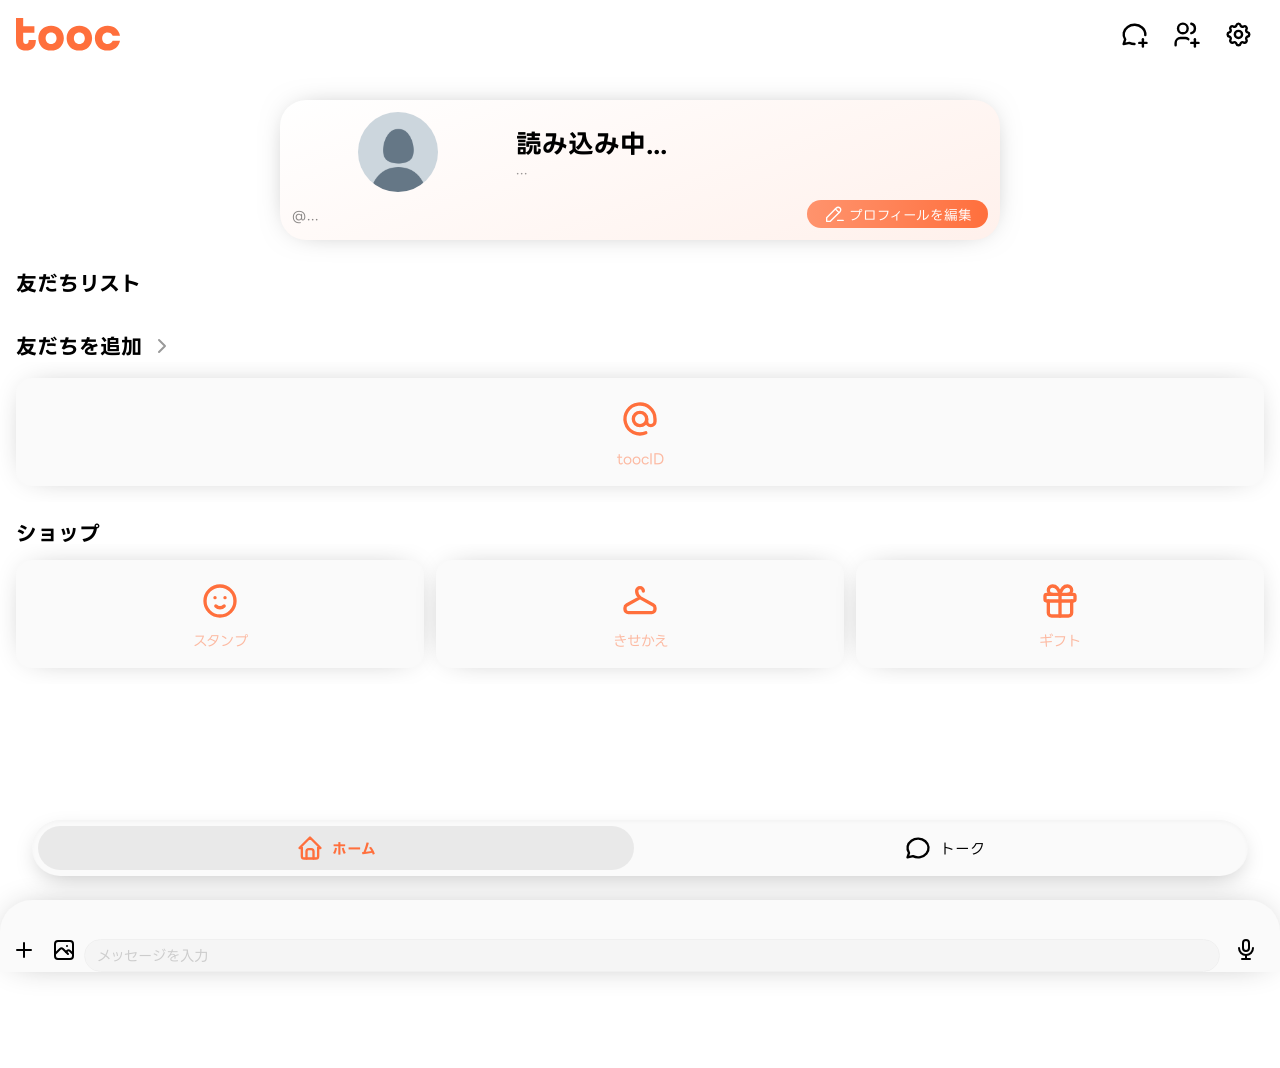
==== commit a1f4b664: "Add files via upload" ====
--- a/index.html
+++ b/index.html
@@ -5,7 +5,7 @@
     <meta charset="UTF-8">
     <meta name="viewport" content="width=device-width, initial-scale=1.0, maximum-scale=1.0, user-scalable=no">
     <title>tooc</title>
-    <link rel="stylesheet" href="style.css?v=1">
+    <link rel="stylesheet" href="style.css?v=2">
     <link rel="icon" href="favicon/favicon.ico" sizes="any">
     <link rel="icon" type="image/png" sizes="32x32" href="favicon/favicon-32x32.png">
     <link rel="icon" type="image/png" sizes="16x16" href="favicon/favicon-16x16.png">
@@ -60,7 +60,7 @@
                     <header>
                         <div class="header_txt">
                             <p class="ttl">利用規約</p>
-                            <p class="update">2026.06.01 改訂</p>
+                            <p class="update">2026.06.03 改訂</p>
                         </div>
                         <div class="header_close">
                             <svg xmlns="http://www.w3.org/2000/svg" viewBox="0 0 24 24">
@@ -90,6 +90,7 @@
 
                         <p class="heading">第4条 ユーザー投稿コンテンツの取扱い</p>
                         <p>ユーザーが本サービス内で送信・投稿したメッセージや画像（以下、「コンテンツ」）に関する責任は、ユーザー自身が負うものとします。</p>
+                        <p>本サービスでは、ユーザーが送信した画像データは外部の画像ホスティングサービス（ImgBB等）を経由して保存され、公開URLとして取り扱われます。そのため、個人情報や第三者に知られたくない機密性の高い画像、公序良俗に反する画像のアップロードは固く禁止します。</p>
                         <p>当サービスは、コンテンツが本規約に違反すると判断した場合、ユーザーに事前に通知することなく、当該コンテンツを削除または非表示にする権利を有します。</p>
 
                         <p class="heading">第5条 アカウントの利用停止・抹消</p>
@@ -115,7 +116,7 @@
                     <header>
                         <div class="header_txt">
                             <p class="ttl">プライバシーポリシー</p>
-                            <p class="update">2026.06.01 改訂</p>
+                            <p class="update">2026.06.03 改訂</p>
                         </div>
                         <div class="header_close">
                             <svg xmlns="http://www.w3.org/2000/svg" viewBox="0 0 24 24">
@@ -130,7 +131,7 @@
 
                         <p class="heading">第1条 情報の取得</p>
                         <p>当サービスは、ユーザーがGoogleアカウントを利用してログインを行う際、当該アカウントに登録されている氏名、メールアドレス、プロフィール画像（アイコン）などの情報を取得します。</p>
-                        <p>また、サービスを利用する過程で、サービス内で送信されたメッセージや画像データ、端末情報などを適法かつ公正な手段によって取得します。</p>
+                        <p>また、サービスを利用する過程で、サービス内で送信されたメッセージや画像データ、端末情報などを適法かつ公正な手段によって取得します。なお、アップロードされた画像データは外部サービス（ImgBB等）に保存され、当サービスはその公開URLのみを取得・管理します。</p>
 
                         <p class="heading">第2条 利用目的</p>
                         <p>取得した情報は、以下の目的で利用いたします。</p>
@@ -447,8 +448,9 @@
                 </div>
                 <div class="modal_body" id="delete_account_step1">
                     <p class="modal_desc">
-                        本当にアカウントを削除しますか？この操作は取り消せません。<br>
-                        すべてのトーク履歴やフレンド情報、プロフィールが完全に失われます。
+                        本当にアカウントを削除しますか？<br>
+                        この操作は取り消せません。<br>
+                        すべてのトーク履歴や友だち情報、プロフィールが完全に失われます。
                     </p>
                     <div class="modal_btn_wrap">
                         <button id="btn_delete_cancel">キャンセル</button>
--- a/style.css
+++ b/style.css
@@ -24,6 +24,13 @@
   min-height: 100lvh;
   background-color: #fff;
   padding-top: 68px;
+  overflow-x: hidden;
+  overflow-y: auto;
+  overscroll-behavior-y: auto;
+  /* Ensure PTR works natively */
+}
+body.no-scroll {
+  overflow: hidden !important;
 }
 body #home_page {
   width: 100vw;
@@ -1141,6 +1148,7 @@
   min-height: 440px;
   padding-inline: 1rem;
   box-sizing: border-box;
+  margin-top: 20px;
 }
 .modal_body .modal_desc {
   margin-bottom: 16px;
@@ -1202,10 +1210,17 @@
   padding: 12px;
   border-radius: 12px;
   border: 1px solid #ccc;
+  color: #000;
   font-size: 1rem;
   box-sizing: border-box;
   text-align: center;
   margin-bottom: 24px;
+}
+.modal_body #delete_confirm_input::-moz-placeholder {
+  color: #fcc;
+}
+.modal_body #delete_confirm_input::placeholder {
+  color: #fcc;
 }
 
 .modal_body_scroll {
@@ -1603,7 +1618,7 @@
   color: #ccc;
 }
 section.inputarea .area_morecontainer {
-  display: flex;
+  display: none;
   align-items: center;
   flex-wrap: wrap;
   width: 100vw;
@@ -1639,7 +1654,7 @@
 @media (display-mode: standalone) {
   section.inputarea {
     --height: 44px;
-    padding-bottom: calc(var(--height) + 24px);
+    padding-bottom: 24px;
   }
   section.inputarea.moreactive {
     --height: 80px;
@@ -1651,7 +1666,7 @@
   gap: 6px;
   width: 100vw;
   padding-inline: 12px;
-  padding-block: 72px calc(var(--height) * 2 + 108px);
+  padding-block: 72px calc(var(--height) * 2 + 108px + 24px);
   box-sizing: border-box;
 }
 #talkroom_page main .date_separator {
@@ -1701,7 +1716,7 @@
   display: block;
   font-family: "LINE Seed JP", sans-serif;
   font-weight: 400;
-  color: #FF6F3C;
+  color: rgba(0, 0, 0, 0.3333333333);
   font-size: 0.65rem;
   white-space: nowrap;
 }
@@ -1736,7 +1751,7 @@
   display: inline-flex;
   max-width: calc(70% - 40px);
   align-items: center;
-  background-color: #f6ebff;
+  background-color: rgba(255, 111, 60, 0.2);
   min-height: 36px;
   padding: 8px 16px;
   border-radius: 18px;
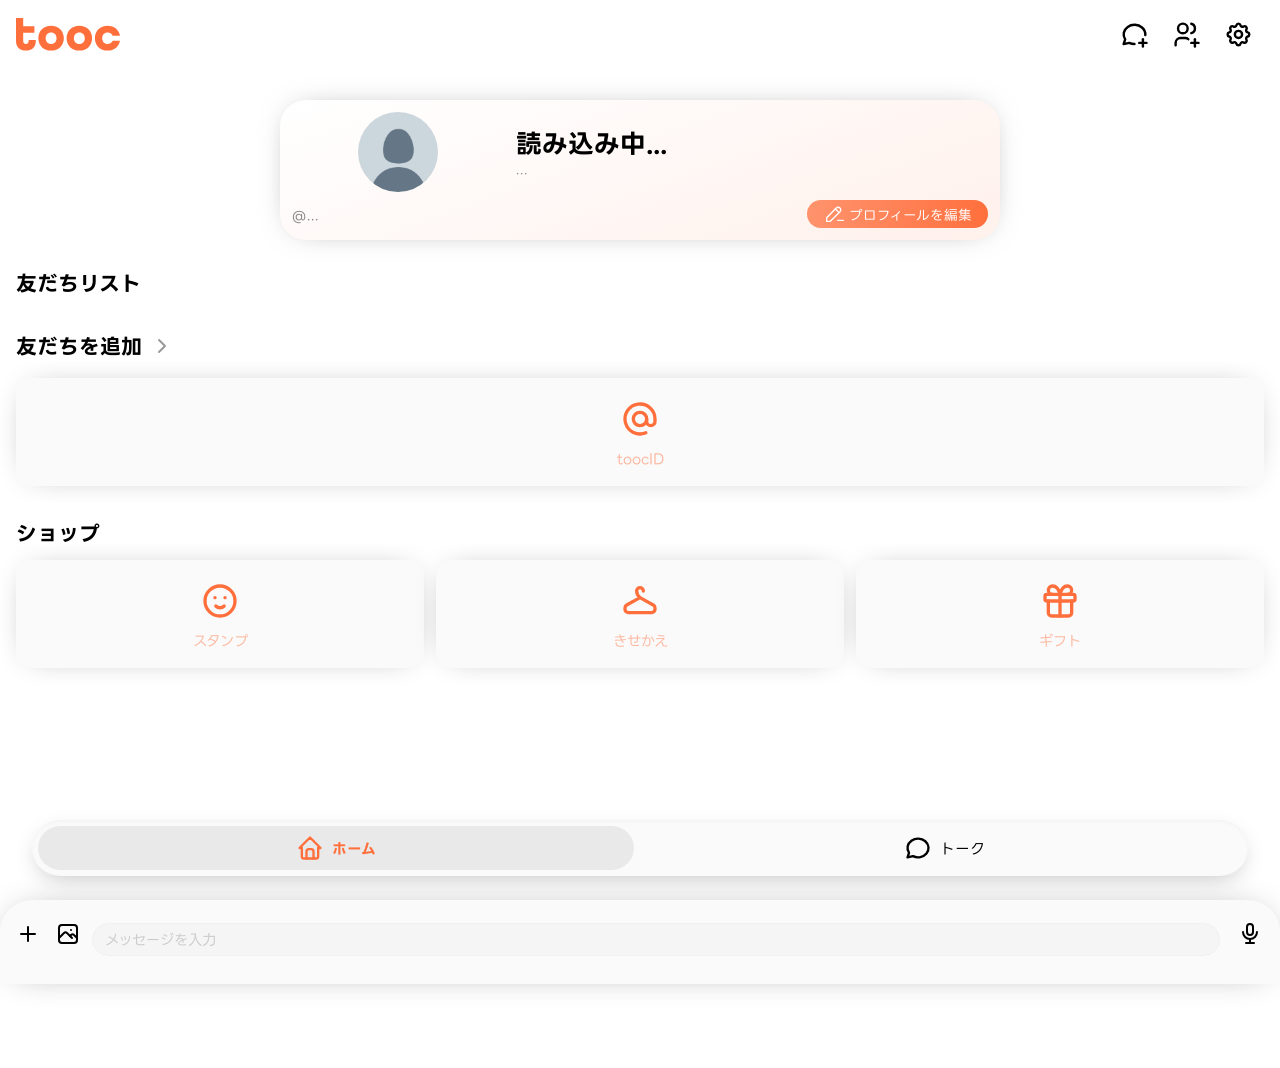
==== commit 661f1735: "Add files via upload" ====
--- a/index.html
+++ b/index.html
@@ -5,7 +5,7 @@
     <meta charset="UTF-8">
     <meta name="viewport" content="width=device-width, initial-scale=1.0, maximum-scale=1.0, user-scalable=no">
     <title>tooc</title>
-    <link rel="stylesheet" href="style.css?v=2">
+    <link rel="stylesheet" href="style.css?v=3">
     <link rel="icon" href="favicon/favicon.ico" sizes="any">
     <link rel="icon" type="image/png" sizes="32x32" href="favicon/favicon-32x32.png">
     <link rel="icon" type="image/png" sizes="16x16" href="favicon/favicon-16x16.png">
@@ -90,7 +90,8 @@
 
                         <p class="heading">第4条 ユーザー投稿コンテンツの取扱い</p>
                         <p>ユーザーが本サービス内で送信・投稿したメッセージや画像（以下、「コンテンツ」）に関する責任は、ユーザー自身が負うものとします。</p>
-                        <p>本サービスでは、ユーザーが送信した画像データは外部の画像ホスティングサービス（ImgBB等）を経由して保存され、公開URLとして取り扱われます。そのため、個人情報や第三者に知られたくない機密性の高い画像、公序良俗に反する画像のアップロードは固く禁止します。</p>
+                        <p>本サービスでは、ユーザーが送信した画像データは外部の画像ホスティングサービス（ImgBB等）を経由して保存され、公開URLとして取り扱われます。そのため、個人情報や第三者に知られたくない機密性の高い画像、公序良俗に反する画像のアップロードは固く禁止します。
+                        </p>
                         <p>当サービスは、コンテンツが本規約に違反すると判断した場合、ユーザーに事前に通知することなく、当該コンテンツを削除または非表示にする権利を有します。</p>
 
                         <p class="heading">第5条 アカウントの利用停止・抹消</p>
@@ -131,7 +132,8 @@
 
                         <p class="heading">第1条 情報の取得</p>
                         <p>当サービスは、ユーザーがGoogleアカウントを利用してログインを行う際、当該アカウントに登録されている氏名、メールアドレス、プロフィール画像（アイコン）などの情報を取得します。</p>
-                        <p>また、サービスを利用する過程で、サービス内で送信されたメッセージや画像データ、端末情報などを適法かつ公正な手段によって取得します。なお、アップロードされた画像データは外部サービス（ImgBB等）に保存され、当サービスはその公開URLのみを取得・管理します。</p>
+                        <p>また、サービスを利用する過程で、サービス内で送信されたメッセージや画像データ、端末情報などを適法かつ公正な手段によって取得します。なお、アップロードされた画像データは外部サービス（ImgBB等）に保存され、当サービスはその公開URLのみを取得・管理します。
+                        </p>
 
                         <p class="heading">第2条 利用目的</p>
                         <p>取得した情報は、以下の目的で利用いたします。</p>
--- a/style.css
+++ b/style.css
@@ -1449,7 +1449,7 @@
 
 body {
   --height: 0px;
-  --translate: 88px;
+  --translate: 0px;
 }
 body:has(section.inputarea.moreactive) {
   --height: 72px;
@@ -1491,16 +1491,15 @@
   left: 0;
   bottom: 0;
   display: flex;
-  align-items: end;
+  align-items: flex-end;
   flex-wrap: wrap;
   width: 100vw;
   min-height: calc(72px + var(--height));
-  padding-bottom: var(--height);
   background-color: #fafafa;
   box-shadow: 0 0 36px -16px rgba(0, 0, 0, 0.4666666667);
   border-radius: 32px 32px 0 0;
-  padding-inline: 4px;
-  padding-top: 12px;
+  padding-inline: 8px;
+  padding-block: 12px 28px;
   box-sizing: border-box;
   translate: 0 100%;
   transition: translate 0.3s cubic-bezier(0.33, 1, 0.68, 1);
@@ -1513,13 +1512,15 @@
   display: none;
 }
 section.inputarea.moreactive .area_morecontainer {
-  margin-top: 0;
+  display: flex;
+  margin-top: 12px;
 }
 section.inputarea .area_vec {
   display: grid;
   place-items: center;
   width: 40px;
   height: 44px;
+  flex-shrink: 0;
 }
 section.inputarea .area_vec svg {
   display: block;
@@ -1537,6 +1538,7 @@
   width: 44px;
   height: 44px;
   margin-left: 4px;
+  flex-shrink: 0;
 }
 section.inputarea .area_voicemessage .icon_wrapper,
 section.inputarea .area_send .icon_wrapper {
@@ -1588,7 +1590,9 @@
 }
 section.inputarea label.area_input {
   display: block;
-  width: calc(100% - 136px);
+  flex: 1;
+  min-width: 0;
+  margin-inline: 4px;
   border: 1.5px solid #f0f0f0;
   background-color: #f5f5f5;
   padding-block: 8px;
